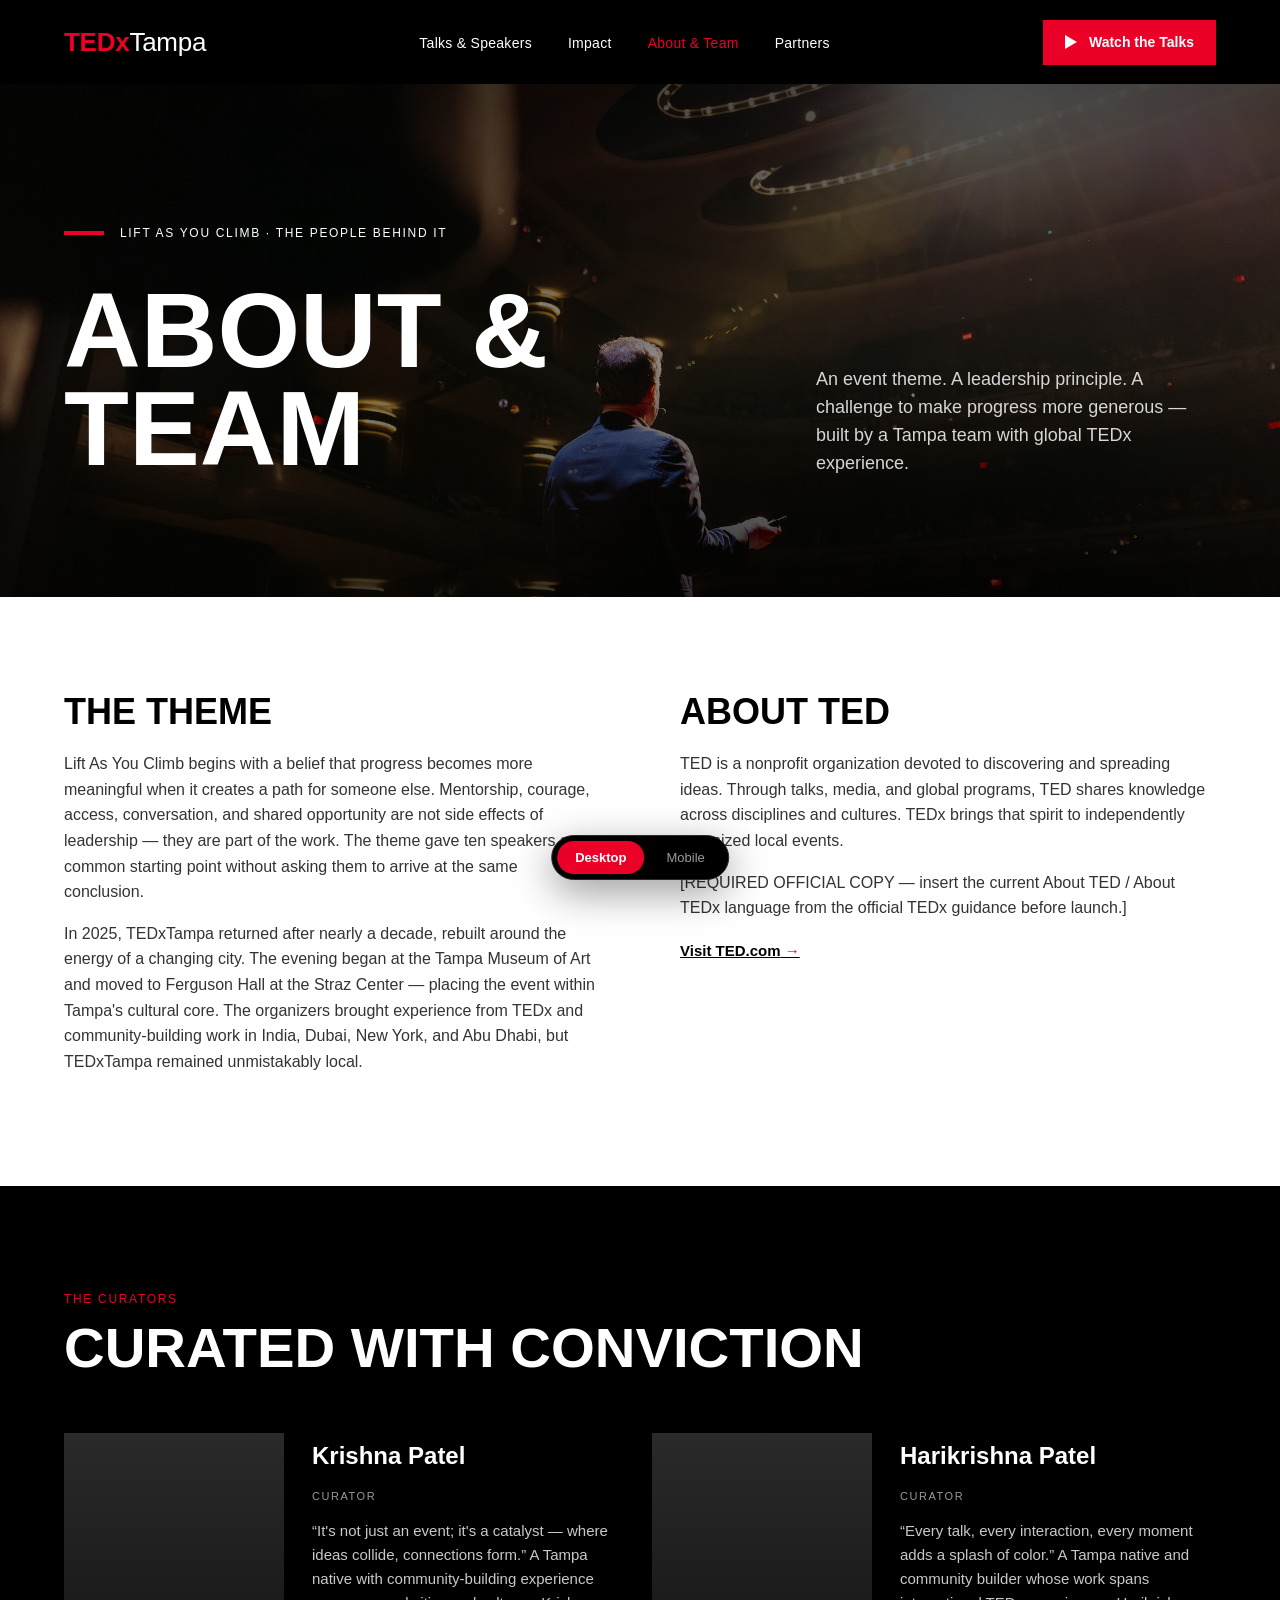
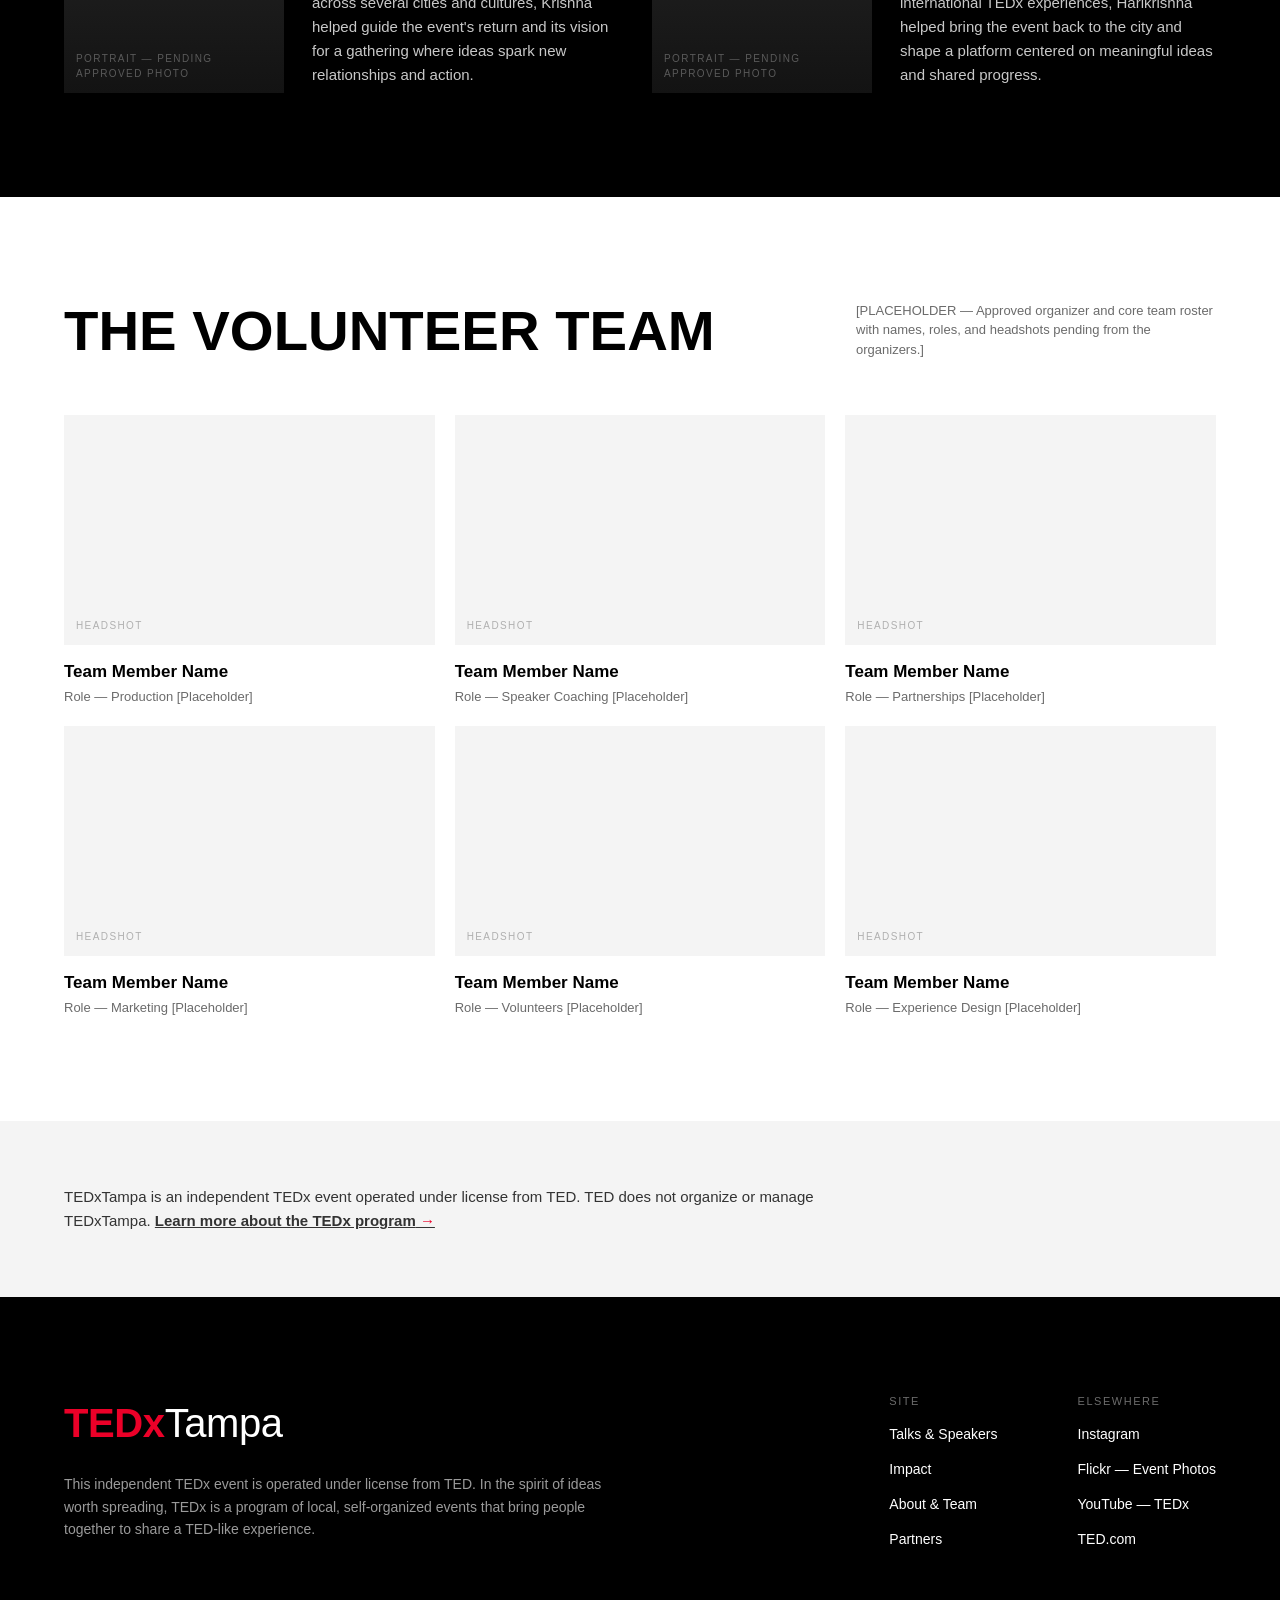
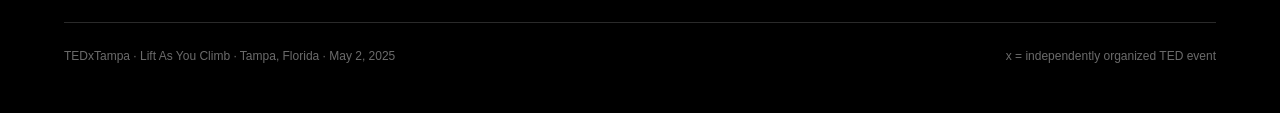
==== about.html @ 91ad69c8 "TEDxTampa post-event archive site Co-Authored-By: Claude Fable 5 <noreply@anthropic.com>" ====
<!DOCTYPE html>
<html lang="en">
<head>
<meta charset="UTF-8">
<meta name="viewport" content="width=device-width, initial-scale=1.0">
<title>About &amp; Team — TEDxTampa</title>
<meta name="description" content="Lift As You Climb: an event theme, a leadership principle, and the Tampa team that brought TEDx back to the city.">
<link rel="stylesheet" href="css/style.css">
<script src="js/main.js" defer></script>
</head>
<body>

<nav class="nav">
  <a class="logo" href="index.html"><b>TEDx</b><span>Tampa</span></a>
  <ul class="nav__links" id="navLinks">
    <span class="nav__brand"><b>TEDx</b><span>Tampa</span></span>
    <button class="nav__close" aria-label="Close menu" onclick="document.getElementById('navLinks').classList.remove('is-open')">&times;</button>
    <li class="nav__home"><a href="index.html">Home</a></li>
    <li><a href="talks.html">Talks &amp; Speakers</a></li>
    <li><a href="impact.html">Impact</a></li>
    <li><a href="about.html" aria-current="page">About &amp; Team</a></li>
    <li><a href="partners.html">Partners</a></li>
  </ul>
  <a class="btn btn--red" href="talks.html"><span class="play"></span>Watch the Talks</a>
  <button class="nav__burger" aria-label="Menu" onclick="document.getElementById('navLinks').classList.toggle('is-open')">
    <span></span><span></span>
  </button>
</nav>

<header class="page-hero page-hero--image">
  <p class="kicker label">Lift As You Climb · The People Behind It</p>
  <div class="page-hero__row">
    <h1 data-animate-lines class="display">About &amp;<br>Team</h1>
    <p class="page-hero__lede">An event theme. A leadership principle. A challenge to make progress more generous — built by a Tampa team with global TEDx experience.</p>
  </div>
</header>

<section class="cols">
  <div>
    <h2>The Theme</h2>
    <p>Lift As You Climb begins with a belief that progress becomes more meaningful when it creates a path for someone else. Mentorship, courage, access, conversation, and shared opportunity are not side effects of leadership — they are part of the work. The theme gave ten speakers a common starting point without asking them to arrive at the same conclusion.</p>
    <p>In 2025, TEDxTampa returned after nearly a decade, rebuilt around the energy of a changing city. The evening began at the Tampa Museum of Art and moved to Ferguson Hall at the Straz Center — placing the event within Tampa's cultural core. The organizers brought experience from TEDx and community-building work in India, Dubai, New York, and Abu Dhabi, but TEDxTampa remained unmistakably local.</p>
  </div>
  <div>
    <h2>About TED</h2>
    <p>TED is a nonprofit organization devoted to discovering and spreading ideas. Through talks, media, and global programs, TED shares knowledge across disciplines and cultures. TEDx brings that spirit to independently organized local events.</p>
    <p class="pending">[REQUIRED OFFICIAL COPY — insert the current About TED / About TEDx language from the official TEDx guidance before launch.]</p>
    <a class="link-arrow" href="https://www.ted.com/">Visit TED.com</a>
  </div>
</section>

<section class="section section--black">
  <div class="section__head">
    <div>
      <span class="label label--red">The Curators</span>
      <h2 data-animate-lines>Curated with conviction</h2>
    </div>
  </div>
  <div class="curators">
    <div class="curator">
      <div class="curator__photo"><span class="label">Portrait — pending approved photo</span></div>
      <div class="curator__info">
        <h3>Krishna Patel</h3>
        <span class="label">Curator</span>
        <p>&ldquo;It's not just an event; it's a catalyst — where ideas collide, connections form.&rdquo; A Tampa native with community-building experience across several cities and cultures, Krishna helped guide the event's return and its vision for a gathering where ideas spark new relationships and action.</p>
      </div>
    </div>
    <div class="curator">
      <div class="curator__photo"><span class="label">Portrait — pending approved photo</span></div>
      <div class="curator__info">
        <h3>Harikrishna Patel</h3>
        <span class="label">Curator</span>
        <p>&ldquo;Every talk, every interaction, every moment adds a splash of color.&rdquo; A Tampa native and community builder whose work spans international TEDx experiences, Harikrishna helped bring the event back to the city and shape a platform centered on meaningful ideas and shared progress.</p>
      </div>
    </div>
  </div>
</section>

<section class="section">
  <div class="section__head">
    <h2 data-animate-lines>The volunteer team</h2>
    <p class="pending" style="max-width:360px;">[PLACEHOLDER — Approved organizer and core team roster with names, roles, and headshots pending from the organizers.]</p>
  </div>
  <div class="team-grid">
    <div class="team-tile">
      <div class="team-tile__photo"><span class="label">Headshot</span></div>
      <h3>Team Member Name</h3>
      <p>Role — Production [Placeholder]</p>
    </div>
    <div class="team-tile">
      <div class="team-tile__photo"><span class="label">Headshot</span></div>
      <h3>Team Member Name</h3>
      <p>Role — Speaker Coaching [Placeholder]</p>
    </div>
    <div class="team-tile">
      <div class="team-tile__photo"><span class="label">Headshot</span></div>
      <h3>Team Member Name</h3>
      <p>Role — Partnerships [Placeholder]</p>
    </div>
    <div class="team-tile">
      <div class="team-tile__photo"><span class="label">Headshot</span></div>
      <h3>Team Member Name</h3>
      <p>Role — Marketing [Placeholder]</p>
    </div>
    <div class="team-tile">
      <div class="team-tile__photo"><span class="label">Headshot</span></div>
      <h3>Team Member Name</h3>
      <p>Role — Volunteers [Placeholder]</p>
    </div>
    <div class="team-tile">
      <div class="team-tile__photo"><span class="label">Headshot</span></div>
      <h3>Team Member Name</h3>
      <p>Role — Experience Design [Placeholder]</p>
    </div>
  </div>
</section>

<section class="section section--panel" style="padding-top:64px; padding-bottom:64px;">
  <p style="font-size:15px; line-height:1.6; color:#333; max-width:820px;">TEDxTampa is an independent TEDx event operated under license from TED. TED does not organize or manage TEDxTampa. <a class="link-arrow" href="https://www.ted.com/about/programs-initiatives/tedx-program">Learn more about the TEDx program</a></p>
</section>

<footer class="footer">
  <div class="footer__top">
    <div class="footer__brand">
      <a class="logo" href="index.html"><b>TEDx</b><span>Tampa</span></a>
      <p>This independent TEDx event is operated under license from TED. In the spirit of ideas worth spreading, TEDx is a program of local, self-organized events that bring people together to share a TED-like experience.</p>
    </div>
    <div class="footer__cols">
      <div class="footer__col">
        <span class="label">Site</span>
        <a href="talks.html">Talks &amp; Speakers</a>
        <a href="impact.html">Impact</a>
        <a href="about.html">About &amp; Team</a>
        <a href="partners.html">Partners</a>
      </div>
      <div class="footer__col">
        <span class="label">Elsewhere</span>
        <a href="https://www.instagram.com/tedxtampa/">Instagram</a>
        <a href="https://www.flickr.com/photos/tags/tedxtampa/">Flickr — Event Photos</a>
        <a href="https://www.youtube.com/@TEDx">YouTube — TEDx</a>
        <a href="https://www.ted.com/">TED.com</a>
      </div>
    </div>
  </div>
  <div class="footer__bottom">
    <span>TEDxTampa · Lift As You Climb · Tampa, Florida · May 2, 2025</span>
    <span>x = independently organized TED event</span>
  </div>
</footer>

</body>
</html>
---- css/style.css ----
/* ==========================================================================
   TEDxTampa — Lift As You Climb (post-event archive)
   Design source: Paper file "TEDxTampa" — tokens mirrored 1:1
   ========================================================================== */

:root {
  --color-white: #ffffff;
  --color-black: #000000;
  --color-photo: #1a1a1a;
  --color-panel: #f4f4f4;
  --color-muted: #6b6b6b;
  --color-line: #e2e2e2;
  --color-red: #eb0028;
  --color-red-tint: #ffd6dd;

  --font-sans: "Helvetica Neue", Helvetica, Arial, sans-serif;

  --tracking-tight: 0em; /* display tracking — set to 0 per design decision */
  --tracking-open: 0.14em;

  --gutter: 64px;
  --gutter-mobile: 20px;
}

* { margin: 0; padding: 0; box-sizing: border-box; }

html { scroll-behavior: smooth; }

body {
  font-family: var(--font-sans);
  font-size: 18px;
  line-height: 1.5;
  color: var(--color-black);
  background: var(--color-white);
}

img { display: block; max-width: 100%; }

a { color: inherit; text-decoration: none; }

/* ---------- Type ---------- */

.display {
  font-weight: 900;
  letter-spacing: var(--tracking-tight);
  text-transform: uppercase;
  line-height: 0.92;
}

.label {
  font-size: 12px;
  font-weight: 500;
  letter-spacing: var(--tracking-open);
  text-transform: uppercase;
}

.label--red { color: var(--color-red); }
.label--muted { color: var(--color-muted); }

.kicker {
  display: flex;
  align-items: center;
  gap: 16px;
}

.kicker::before {
  content: "";
  width: 40px;
  height: 4px;
  background: var(--color-red);
  flex-shrink: 0;
}

.kicker--black::before { background: var(--color-black); }

/* ---------- Buttons ---------- */

.btn {
  display: inline-flex;
  align-items: center;
  gap: 12px;
  padding: 18px 32px;
  font-size: 16px;
  font-weight: 700;
  cursor: pointer;
  border: none;
}

.btn {
  position: relative;
  overflow: hidden;
  transition: transform 0.15s ease;
}

.btn:hover { transform: scale(0.96); }
.btn:active { transform: scale(0.93); }

/* Sheen: a skewed streak of light sweeps across on hover */
.btn::after {
  content: "";
  position: absolute;
  top: -4px;
  bottom: -4px;
  left: -80%;
  width: 55%;
  background: linear-gradient(
    105deg,
    rgba(255, 255, 255, 0) 0%,
    rgba(255, 255, 255, 0.35) 50%,
    rgba(255, 255, 255, 0) 100%
  );
  transform: skewX(-20deg);
  opacity: 0;
  pointer-events: none;
}

.btn:hover::after { animation: btn-sheen 0.65s ease; }

@keyframes btn-sheen {
  0% { left: -80%; opacity: 1; }
  100% { left: 130%; opacity: 1; }
}

/* On light backgrounds a white streak is invisible — glint dark instead */
.btn--outline-dark::after {
  background: linear-gradient(
    105deg,
    rgba(0, 0, 0, 0) 0%,
    rgba(0, 0, 0, 0.1) 50%,
    rgba(0, 0, 0, 0) 100%
  );
}

.btn--red { background: var(--color-red); color: var(--color-white); }
.btn--black { background: var(--color-black); color: var(--color-white); }
.btn--outline {
  border: 1px solid #4a4a4a;
  color: var(--color-white);
  font-weight: 500;
}
.btn--small { padding: 12px 22px; font-size: 14px; }

.btn--outline-dark {
  border: 1px solid var(--color-black);
  color: var(--color-black);
  font-weight: 700;
  font-size: 13px;
  padding: 10px 20px;
}

.play {
  width: 0; height: 0;
  border-top: 7px solid transparent;
  border-bottom: 7px solid transparent;
  border-left: 12px solid currentColor;
  flex-shrink: 0;
}

/* ---------- Nav ---------- */

.nav {
  display: flex;
  align-items: center;
  justify-content: space-between;
  height: 84px;
  padding: 0 var(--gutter);
  background: var(--color-black);
  position: sticky;
  top: 0;
  z-index: 50;
}

.logo {
  font-size: 26px;
  letter-spacing: -0.01em;
  color: var(--color-white);
}

.logo b { color: var(--color-red); font-weight: 700; }
.logo span { font-weight: 400; }

.nav__links {
  display: flex;
  gap: 36px;
  list-style: none;
}

.nav__links a {
  font-size: 14px;
  font-weight: 500;
  letter-spacing: 0.02em;
  color: var(--color-white);
}

.nav__links a[aria-current="page"] { color: var(--color-red); }

.nav .btn { padding: 12px 22px; font-size: 14px; }

.nav__close, .nav__brand { display: none; }
.nav__home { display: none; } /* Home lives in the logo on desktop; shown in the mobile menu */

.nav__burger {
  display: none;
  background: none;
  border: none;
  cursor: pointer;
  flex-direction: column;
  gap: 5px;
}

.nav__burger span {
  display: block;
  width: 24px;
  height: 2px;
  background: var(--color-white);
}

/* ---------- Hero patterns ---------- */

.hero {
  background: var(--color-black);
  color: var(--color-white);
  padding: 96px var(--gutter) 88px;
  display: flex;
  flex-direction: column;
  gap: 48px;
}

.hero .label { color: var(--color-white); }

.hero__headline { font-size: clamp(64px, 10.4vw, 150px); }
.hero__headline .accent { color: var(--color-red); display: block; }

/* Headline entrance: lines rise out of clipped masks, staggered */
.hero__headline .line { display: block; overflow: hidden; padding-bottom: 0.04em; }

.hero__headline .line__inner {
  display: block;
  transform: translateY(115%);
  animation: line-rise 0.8s cubic-bezier(0.16, 1, 0.3, 1) forwards;
}

.hero__headline .line:nth-child(2) .line__inner { animation-delay: 0.18s; }

.line__inner--accent { color: var(--color-red); }

@keyframes line-rise {
  to { transform: translateY(0); }
}

/* Generic big-headline reveal: [data-animate-lines] elements get wrapped in
   masked lines by main.js, then rise in when scrolled into view */
[data-animate-lines] .line {
  display: block;
  overflow: hidden;
  padding-bottom: 0.08em;
  margin-bottom: -0.08em;
}

[data-animate-lines] .line__inner {
  display: block;
  transform: translateY(115%);
}

[data-animate-lines].is-inview .line__inner {
  animation: line-rise 0.8s cubic-bezier(0.16, 1, 0.3, 1) forwards;
}

[data-animate-lines].is-inview .line:nth-child(2) .line__inner { animation-delay: 0.15s; }
[data-animate-lines].is-inview .line:nth-child(3) .line__inner { animation-delay: 0.3s; }

@media (prefers-reduced-motion: reduce) {
  [data-animate-lines] .line__inner { transform: none; animation: none !important; }
}

/* Kicker leads, lede row follows the headline */
.hero .kicker {
  opacity: 0;
  animation: fade-up 0.6s ease 0.05s forwards;
}

.hero__bottom {
  opacity: 0;
  animation: fade-up 0.7s ease 0.55s forwards;
}

@keyframes fade-up {
  from { opacity: 0; transform: translateY(18px); }
  to { opacity: 1; transform: none; }
}

@media (prefers-reduced-motion: reduce) {
  .hero__headline .line__inner { transform: none; animation: none; }
  .hero .kicker, .hero__bottom { opacity: 1; animation: none; }
}

.hero__bottom {
  display: flex;
  align-items: flex-end;
  justify-content: space-between;
  gap: 40px;
  flex-wrap: wrap;
}

.hero__lede {
  font-size: 20px;
  line-height: 1.5;
  color: #b8b8b8;
  max-width: 520px;
}

.hero__ctas { display: flex; gap: 16px; }

/* Page hero (light) */
.page-hero {
  padding: 96px var(--gutter) 72px;
  border-bottom: 1px solid var(--color-black);
  display: flex;
  flex-direction: column;
  gap: 40px;
}

.page-hero__row {
  display: flex;
  align-items: flex-end;
  justify-content: space-between;
  gap: 40px;
  flex-wrap: wrap;
}

.page-hero h1 { font-size: clamp(56px, 8.3vw, 120px); }

.page-hero__lede {
  color: var(--color-muted);
  max-width: 400px;
  line-height: 1.55;
}

/* Image hero (About & Team) */
.page-hero--image {
  position: relative;
  background:
    linear-gradient(180deg, rgba(0, 0, 0, 0.72) 0%, rgba(0, 0, 0, 0.45) 55%, rgba(0, 0, 0, 0.78) 100%),
    url("../assets/speaker-facing-audience.jpg") center 30% / cover no-repeat;
  color: var(--color-white);
  border-bottom: none;
  padding-top: 140px;
  padding-bottom: 120px;
}

.page-hero--image .page-hero__lede { color: #d6d6d6; }
.page-hero--image .label { color: var(--color-white); }

/* Red hero (Impact) */
.page-hero--red {
  background: var(--color-red);
  color: var(--color-white);
  border-bottom: none;
}
.page-hero--red .page-hero__lede { color: var(--color-red-tint); }
.page-hero--red .label { color: var(--color-white); }

/* Black hero (Partners) */
.page-hero--black {
  background: var(--color-black);
  color: var(--color-white);
  border-bottom: none;
}
.page-hero--black .page-hero__lede { color: #b8b8b8; }
.page-hero--black .label { color: var(--color-white); }

/* ---------- Photo bands ---------- */

.photo-marquee { height: 320px; overflow: hidden; background: var(--color-black); }

.photo-marquee__track {
  display: flex;
  height: 100%;
  width: max-content;
  animation: marquee 60s linear infinite;
}

.photo-marquee__track img {
  height: 100%;
  width: auto;
  flex-shrink: 0;
}

.photo-marquee:hover .photo-marquee__track { animation-play-state: paused; }

@keyframes marquee {
  to { transform: translateX(-50%); }
}

@media (prefers-reduced-motion: reduce) {
  .photo-marquee__track { animation: none; }
}

.photo-band { display: flex; height: 320px; }
.photo-band img { flex: 1; width: 33.33%; height: 100%; object-fit: cover; }

.photo-band--single { height: 380px; }
.photo-band--single img { width: 100%; }

/* ---------- Stats ---------- */

.stats {
  display: grid;
  grid-template-columns: repeat(4, 1fr);
  padding: 72px var(--gutter);
  border-bottom: 1px solid var(--color-line);
  gap: 24px;
}

.stat__value {
  font-size: 92px;
  font-weight: 900;
  line-height: 0.95;
  letter-spacing: var(--tracking-tight);
}

.stat__value--red { color: var(--color-red); }

.stat .label { display: block; margin-top: 8px; color: var(--color-muted); font-size: 11px; }

.stat p { font-size: 15px; line-height: 1.45; color: #333; margin-top: 12px; }

/* ---------- Sections ---------- */

.section { padding: 104px var(--gutter); }
.section--panel { background: var(--color-panel); }
.section--black { background: var(--color-black); color: var(--color-white); }

.section__head {
  display: flex;
  align-items: flex-end;
  justify-content: space-between;
  gap: 24px;
  margin-bottom: 56px;
  flex-wrap: wrap;
}

.section__head h2 {
  font-size: clamp(36px, 4.4vw, 64px);
  font-weight: 900;
  letter-spacing: var(--tracking-tight);
  text-transform: uppercase;
  line-height: 1;
}

.section__head .label { margin-bottom: 12px; display: block; }

.link-more {
  font-size: 15px;
  font-weight: 500;
  text-decoration: underline;
  white-space: nowrap;
}

.link-arrow {
  font-weight: 700;
  font-size: 15px;
  text-decoration: underline;
}

.link-arrow::after {
  content: " →";
  color: var(--color-red);
  text-decoration: none;
}

/* ---------- Talk cards (Home) ---------- */

.talk-cards {
  display: grid;
  grid-template-columns: repeat(3, 1fr);
  gap: 24px;
}

.talk-card__thumb {
  position: relative;
  height: 240px;
  overflow: hidden;
  background: var(--color-photo);
}

.talk-card__thumb img {
  position: absolute;
  inset: 0;
  width: 100%;
  height: 100%;
  object-fit: cover;
}

.talk-card__play {
  position: absolute;
  top: 50%;
  left: 50%;
  transform: translate(-50%, -50%);
  width: 64px;
  height: 64px;
  border-radius: 999px;
  background: var(--color-red);
  display: flex;
  align-items: center;
  justify-content: center;
  color: var(--color-white);
}

.talk-card__meta { margin-top: 20px; display: flex; flex-direction: column; gap: 6px; }
.talk-card__meta .label { font-size: 11px; color: var(--color-muted); }
.talk-card__title { font-size: 22px; font-weight: 700; line-height: 1.27; }
.talk-card__speaker { font-size: 15px; color: var(--color-muted); }

/* ---------- Speaker tiles (Home) ---------- */

.speaker-tiles {
  display: grid;
  grid-template-columns: repeat(5, 1fr);
  gap: 20px;
}

.speaker-tile__photo {
  height: 280px;
  background: linear-gradient(180deg, #2a2a2a 0%, #131313 100%);
  overflow: hidden;
  display: flex;
  align-items: flex-end;
  padding: 12px;
}

.speaker-tile__photo img {
  width: 100%; height: 100%;
  object-fit: cover;
  margin: -12px; /* cancel placeholder padding when a photo is present */
  width: calc(100% + 24px);
  height: calc(100% + 24px);
  max-width: none;
}

.speaker-tile__photo .label { font-size: 10px; color: #5a5a5a; }

.speaker-tile h3 { font-size: 17px; font-weight: 700; margin-top: 16px; }
.speaker-tile p { font-size: 13px; line-height: 1.4; color: #9a9a9a; margin-top: 4px; }

/* ---------- Talk list (Talks page) ---------- */

.talk-row {
  display: flex;
  align-items: center;
  gap: 24px;
  padding: 28px var(--gutter);
  border-bottom: 1px solid var(--color-line);
}

.talk-row__num {
  width: 56px;
  flex-shrink: 0;
  font-weight: 900;
  font-size: 18px;
  color: var(--color-red);
}

.talk-row__who { width: 400px; flex-shrink: 0; }
.talk-row__who h3 { font-size: 24px; font-weight: 700; }
.talk-row__who p { font-size: 14px; color: var(--color-muted); margin-top: 2px; }

.talk-row__title { flex: 1; font-size: 17px; line-height: 1.4; color: #333; }

.talk-row__cat {
  width: 150px;
  flex-shrink: 0;
  font-size: 11px;
  font-weight: 500;
  letter-spacing: var(--tracking-open);
  color: var(--color-muted);
  text-transform: uppercase;
}

.talk-row .btn--outline-dark .play {
  border-left-color: var(--color-red);
  border-top-width: 5px;
  border-bottom-width: 5px;
  border-left-width: 9px;
}

/* ---------- Quote bands ---------- */

.quote {
  padding: 128px 160px;
  border-bottom: 1px solid var(--color-line);
  text-align: center;
  display: flex;
  flex-direction: column;
  align-items: center;
  gap: 32px;
}

.quote__mark { font-size: 64px; font-weight: 900; color: var(--color-red); line-height: 0.6; }
.quote blockquote { font-size: 40px; font-weight: 700; line-height: 1.3; letter-spacing: -0.01em; max-width: 1000px; }
.quote figcaption { font-size: 15px; color: var(--color-muted); }

.voice {
  background: var(--color-black);
  color: var(--color-white);
  padding: 112px 160px;
  display: flex;
  flex-direction: column;
  gap: 28px;
}

.voice blockquote { font-size: 34px; font-weight: 700; line-height: 1.35; letter-spacing: -0.01em; max-width: 1040px; }

.voice figcaption {
  display: flex;
  align-items: center;
  gap: 14px;
  font-size: 14px;
  color: #9a9a9a;
}

.voice figcaption::before {
  content: "";
  width: 32px;
  height: 3px;
  background: var(--color-red);
}

/* ---------- CTA bands ---------- */

.band {
  display: flex;
  align-items: center;
  justify-content: space-between;
  gap: 40px;
  padding: 72px var(--gutter);
  flex-wrap: wrap;
}

.band--red { background: var(--color-red); color: var(--color-white); }

.band h2 {
  font-size: clamp(32px, 3.4vw, 48px);
  font-weight: 900;
  letter-spacing: var(--tracking-tight);
  text-transform: uppercase;
  line-height: 1.05;
  max-width: 760px;
}

.band--center {
  flex-direction: column;
  text-align: center;
  padding: 104px var(--gutter);
  gap: 24px;
}

.band--center h2 { max-width: 1000px; font-size: clamp(36px, 3.9vw, 56px); }
.band--center .band__sub { font-size: 17px; color: var(--color-muted); }
.band--red .band__sub { color: var(--color-red-tint); max-width: 800px; line-height: 1.55; }

/* ---------- Story rows (Impact) ---------- */

.story {
  display: flex;
  align-items: center;
  gap: 72px;
  padding: 52px var(--gutter);
}

.story:first-of-type { padding-top: 104px; }

.story__photo {
  width: 620px;
  height: 420px;
  flex-shrink: 0;
  overflow: hidden;
}

.story__photo img { width: 100%; height: 100%; object-fit: cover; }

.story__copy { display: flex; flex-direction: column; gap: 20px; }

.story__copy h2 {
  font-size: clamp(30px, 3vw, 44px);
  font-weight: 900;
  letter-spacing: var(--tracking-tight);
  text-transform: uppercase;
  line-height: 1.05;
}

.story__copy p { font-size: 17px; line-height: 1.6; color: #333; }

/* ---------- Two-column text (About) ---------- */

.cols {
  display: grid;
  grid-template-columns: 1fr 1fr;
  gap: 80px;
  padding: 96px var(--gutter);
}

.cols h2 {
  font-size: 36px;
  font-weight: 900;
  letter-spacing: var(--tracking-tight);
  text-transform: uppercase;
  line-height: 1.05;
  margin-bottom: 20px;
}

.cols p { font-size: 16px; line-height: 1.6; color: #333; margin-bottom: 16px; }

/* ---------- Curators ---------- */

.curators {
  display: grid;
  grid-template-columns: 1fr 1fr;
  gap: 24px;
}

.curator { display: flex; gap: 28px; }

.curator__photo {
  width: 220px;
  height: 260px;
  flex-shrink: 0;
  background: linear-gradient(180deg, #2a2a2a 0%, #131313 100%);
  display: flex;
  align-items: flex-end;
  padding: 12px;
}

.curator__photo .label { font-size: 10px; color: #5a5a5a; }

.curator__info {
  display: flex;
  flex-direction: column;
  justify-content: center;
  gap: 14px;
}

.curator__info h3 { font-size: 24px; font-weight: 700; }
.curator__info .label { font-size: 11px; color: #9a9a9a; }
.curator__info p { font-size: 15px; line-height: 1.6; color: #c8c8c8; }

/* ---------- Team grid ---------- */

.team-grid {
  display: grid;
  grid-template-columns: repeat(3, 1fr);
  gap: 20px;
}

.team-tile__photo {
  height: 230px;
  background: var(--color-panel);
  display: flex;
  align-items: flex-end;
  padding: 12px;
}

.team-tile__photo .label { font-size: 10px; color: #b0b0b0; }
.team-tile h3 { font-size: 17px; font-weight: 700; margin-top: 14px; }
.team-tile p { font-size: 13px; color: var(--color-muted); margin-top: 2px; }

/* ---------- Partner tiers ---------- */

.tier { padding: 48px var(--gutter); }
.tier:first-of-type { padding-top: 96px; }
.tier:last-of-type { padding-bottom: 96px; }

.tier__head {
  display: flex;
  align-items: center;
  gap: 16px;
  margin-bottom: 32px;
}

.tier__head h2 {
  font-size: 32px;
  font-weight: 900;
  letter-spacing: var(--tracking-tight);
  text-transform: uppercase;
  flex-shrink: 0;
}

.tier__head h2.red { color: var(--color-red); }
.tier__head hr { flex: 1; border: none; border-top: 1px solid var(--color-line); }
.tier__head .label { flex-shrink: 0; color: var(--color-muted); }

.logo-grid { display: grid; gap: 20px; }
.logo-grid--3 { grid-template-columns: repeat(3, 1fr); }
.logo-grid--4 { grid-template-columns: repeat(4, 1fr); gap: 16px; }

.logo-tile {
  height: 180px;
  background: var(--color-panel);
  display: flex;
  align-items: center;
  justify-content: center;
  text-align: center;
  padding: 16px;
  font-weight: 700;
  font-size: 22px;
  color: #8a8a8a;
  text-transform: uppercase;
}

.logo-grid--4 .logo-tile { height: 120px; font-size: 15px; }

.chip-row { display: flex; flex-wrap: wrap; gap: 12px; }

.chip {
  padding: 20px 32px;
  border: 1px solid var(--color-line);
  font-size: 14px;
  font-weight: 500;
  color: var(--color-muted);
}

/* ---------- Footer ---------- */

.footer {
  background: var(--color-black);
  color: var(--color-white);
  padding: 96px var(--gutter) 48px;
  display: flex;
  flex-direction: column;
  gap: 72px;
}

.footer__top {
  display: flex;
  justify-content: space-between;
  gap: 60px;
  flex-wrap: wrap;
}

.footer__brand { max-width: 560px; display: flex; flex-direction: column; gap: 20px; }
.footer__brand .logo { font-size: 40px; }
.footer__brand p { font-size: 14px; line-height: 1.6; color: #9a9a9a; }

.footer__cols { display: flex; gap: 80px; }

.footer__col { display: flex; flex-direction: column; gap: 14px; }
.footer__col .label { font-size: 11px; color: var(--color-muted); }
.footer__col a { font-size: 14px; color: var(--color-white); }

.footer__bottom {
  display: flex;
  justify-content: space-between;
  gap: 16px;
  border-top: 1px solid #2a2a2a;
  padding-top: 24px;
  font-size: 12px;
  color: var(--color-muted);
  flex-wrap: wrap;
}

/* ---------- Scroll interactions ---------- */

/* Non-numeric stat ("Sold Out") fades up alongside the count-ups */
[data-reveal] {
  opacity: 0;
  transform: translateY(16px);
  transition: opacity 0.7s ease 0.5s, transform 0.7s ease 0.5s;
}

[data-reveal].is-revealed { opacity: 1; transform: none; }

/* Typewriter quote: invisible sizer reserves the final layout,
   the live layer types over it so nothing reflows */
[data-typewriter] { position: relative; }
[data-typewriter] .type-sizer { visibility: hidden; }
[data-typewriter] .type-live {
  position: absolute;
  inset: 0;
  text-align: inherit;
}

[data-typewriter].is-typing .type-live::after {
  content: "";
  display: inline-block;
  width: 3px;
  height: 0.9em;
  background: var(--color-red);
  margin-left: 4px;
  vertical-align: baseline;
  animation: caret-blink 0.7s steps(1) infinite;
}

@keyframes caret-blink { 50% { opacity: 0; } }

@media (prefers-reduced-motion: reduce) {
  .btn, [data-reveal] { transition: none; }
  .btn:hover::after { animation: none; }
}

/* ---------- Talk row hover peek + lightbox player ---------- */

.talk-row[data-video] { cursor: pointer; transition: background-color 0.2s ease; }
.talk-row[data-video]:hover { background-color: #fafafa; }
.talk-row[data-video]:hover .talk-row__num { transform: translateX(4px); }
.talk-row__num { transition: transform 0.2s ease; }

.video-peek {
  position: fixed;
  top: 0;
  left: 0;
  width: 320px;
  z-index: 90;
  pointer-events: none;
  opacity: 0;
  transform: scale(0.9);
  transform-origin: bottom left;
  transition: opacity 0.18s ease, transform 0.18s ease;
  box-shadow: 0 24px 60px rgba(0, 0, 0, 0.35);
  background: var(--color-black);
}

.video-peek.is-visible { opacity: 1; transform: scale(1); }

.video-peek__thumb {
  display: block;
  width: 100%;
  aspect-ratio: 16 / 9;
  object-fit: cover;
}

.video-peek__bar {
  display: flex;
  align-items: center;
  gap: 10px;
  padding: 10px 14px;
  background: var(--color-red);
  color: var(--color-white);
}

.video-peek__bar .play {
  border-top-width: 5px;
  border-bottom-width: 5px;
  border-left-width: 8px;
}

.video-peek__bar span:last-child {
  font-size: 12px;
  font-weight: 700;
  letter-spacing: 0.04em;
  text-transform: uppercase;
  white-space: nowrap;
  overflow: hidden;
  text-overflow: ellipsis;
}

/* Lightbox */
.lightbox {
  position: fixed;
  inset: 0;
  z-index: 100;
  display: none;
  align-items: center;
  justify-content: center;
  padding: 5vh 5vw;
  background: rgba(0, 0, 0, 0.88);
}

.lightbox.is-open { display: flex; }

.lightbox__frame {
  width: min(1080px, 100%);
  aspect-ratio: 16 / 9;
  background: var(--color-black);
}

.lightbox__frame iframe { width: 100%; height: 100%; border: 0; display: block; }

.lightbox__close {
  position: absolute;
  top: 24px;
  right: 24px;
  width: 48px;
  height: 48px;
  border: none;
  border-radius: 999px;
  background: var(--color-red);
  color: var(--color-white);
  font-size: 22px;
  font-weight: 700;
  line-height: 1;
  cursor: pointer;
  transition: transform 0.15s ease;
}

.lightbox__close:hover { transform: scale(0.92); }

@media (hover: none), (max-width: 860px) {
  .video-peek { display: none; }
}

/* ---------- Desktop / Mobile view toggle (demo tool) ---------- */

.view-toggle {
  position: fixed;
  bottom: 20px;
  left: 50%;
  transform: translateX(-50%);
  z-index: 95;
  display: flex;
  gap: 4px;
  padding: 5px;
  background: var(--color-black);
  border: 1px solid #2a2a2a;
  border-radius: 999px;
  box-shadow: 0 12px 40px rgba(0, 0, 0, 0.4);
}

.view-toggle button {
  border: none;
  background: none;
  color: #9a9a9a;
  font-family: var(--font-sans);
  font-size: 13px;
  font-weight: 500;
  padding: 9px 18px;
  border-radius: 999px;
  cursor: pointer;
  transition: background-color 0.15s ease, color 0.15s ease;
}

.view-toggle button.is-active {
  background: var(--color-red);
  color: var(--color-white);
  font-weight: 700;
}

.view-toggle button:not(.is-active):hover { color: var(--color-white); }

@media (max-width: 860px) {
  .view-toggle { display: none; }
}

/* ---------- Placeholder note ---------- */

.pending {
  font-size: 13px;
  line-height: 1.5;
  color: var(--color-muted);
}

/* ---------- Mid-width (small laptop / tablet) ---------- */

@media (max-width: 1200px) {
  .talk-row__who { width: 260px; }
  .talk-row__cat { display: none; }
  .story__photo { width: 46%; height: 340px; }
}

/* ==========================================================================
   Mobile — mirrors the 390px Paper artboards
   ========================================================================== */

@media (max-width: 860px) {
  :root { --gutter: var(--gutter-mobile); }

  body { font-size: 16px; }

  /* Nav */
  .nav { height: 64px; padding: 0 var(--gutter-mobile); }
  .logo { font-size: 20px; }
  .nav__links, .nav .btn { display: none; }
  .nav__burger { display: flex; }

  .nav__links.is-open {
    display: flex;
    flex-direction: column;
    justify-content: center;
    gap: 8px;
    position: fixed;
    inset: 0;
    background: var(--color-red);
    padding: 32px var(--gutter-mobile);
    z-index: 100;
    animation: menu-in 0.25s ease;
  }

  @keyframes menu-in {
    from { opacity: 0; transform: translateY(12px); }
    to { opacity: 1; transform: none; }
  }

  .nav__links.is-open .nav__home { display: block; }

  .nav__links.is-open a {
    font-size: 44px;
    font-weight: 900;
    letter-spacing: var(--tracking-tight);
    text-transform: uppercase;
    line-height: 1.35;
    color: var(--color-white);
  }

  .nav__links.is-open a[aria-current="page"] { color: var(--color-black); }

  .nav__links.is-open .nav__close {
    display: flex;
    align-items: center;
    justify-content: center;
    position: absolute;
    top: 16px;
    right: 16px;
    width: 48px;
    height: 48px;
    border: none;
    border-radius: 999px;
    background: var(--color-black);
    color: var(--color-white);
    font-size: 22px;
    font-weight: 700;
    line-height: 1;
    cursor: pointer;
  }

  .nav__links.is-open .nav__brand {
    display: block;
    position: absolute;
    top: 26px;
    left: var(--gutter-mobile);
    font-size: 20px;
    font-weight: 700;
    text-transform: none;
    letter-spacing: 0;
    line-height: 1;
    color: var(--color-white);
  }

  .nav__links.is-open .nav__brand b { color: var(--color-black); font-weight: 700; }
  .nav__links.is-open .nav__brand span { font-weight: 400; }

  /* Heroes */
  .hero { padding: 48px var(--gutter-mobile) 40px; gap: 28px; }
  .hero__headline { font-size: 64px; }
  .hero__lede { font-size: 16px; }
  .hero__ctas { flex-direction: column; width: 100%; }
  .hero__ctas .btn { width: 100%; justify-content: center; padding: 16px; font-size: 15px; }

  .page-hero { padding: 40px var(--gutter-mobile) 32px; gap: 16px; }
  .page-hero h1 { font-size: 56px; }
  .page-hero__lede { font-size: 15px; }

  /* Bands & photos */
  .photo-band { height: 220px; }
  .photo-marquee { height: 220px; }
  .photo-band img:nth-child(n+2) { display: none; } /* single photo on mobile */
  .photo-band img { width: 100%; }

  .stats { grid-template-columns: 1fr 1fr; padding: 32px var(--gutter-mobile); gap: 20px; }
  .stat__value { font-size: 52px; }
  .stat .label { font-size: 9px; letter-spacing: 0.1em; }
  .stat p { display: none; }

  .section { padding: 48px var(--gutter-mobile); }
  .section__head { margin-bottom: 24px; }
  .section__head h2 { font-size: 36px; }
  .section__head .btn { width: 100%; justify-content: center; }

  .talk-cards { grid-template-columns: 1fr; gap: 32px; }
  .talk-card__thumb { height: 190px; }
  .talk-card__title { font-size: 19px; }

  .speaker-tiles { grid-template-columns: 1fr; gap: 32px; }
  .speaker-tile__photo { width: 100%; height: 260px; padding: 0; }
  .speaker-tile__photo .label { display: none; }
  .speaker-tile h3 { margin-top: 14px; font-size: 19px; }
  .speaker-tile p { font-size: 14px; margin-top: 4px; }

  .talk-row { padding: 18px var(--gutter-mobile); gap: 14px; flex-wrap: wrap; }
  .talk-row__num { width: 28px; font-size: 14px; }
  .talk-row__who { width: auto; flex: 1; }
  .talk-row__who h3 { font-size: 17px; }
  .talk-row__title { flex-basis: 100%; order: 4; font-size: 13px; color: var(--color-muted); padding-left: 42px; }
  .talk-row__cat { display: none; }
  .talk-row .btn--outline-dark { border-radius: 999px; width: 40px; height: 40px; padding: 0; justify-content: center; }
  .talk-row .btn--outline-dark .btn-text { display: none; }

  .quote { padding: 64px var(--gutter-mobile); gap: 20px; }
  .quote blockquote { font-size: 24px; }

  .voice { padding: 48px var(--gutter-mobile); gap: 16px; }
  .voice blockquote { font-size: 20px; }

  .band { padding: 40px var(--gutter-mobile); }
  .band .btn { width: 100%; justify-content: center; }
  .band--center { padding: 48px var(--gutter-mobile); }

  .story { flex-direction: column; align-items: stretch; gap: 16px; padding: 20px var(--gutter-mobile); }
  .story:first-of-type { padding-top: 40px; }
  .story__photo { width: 100%; height: 220px; }
  .story--flip { flex-direction: column; } /* photo stays on top on mobile */

  .cols { grid-template-columns: 1fr; gap: 40px; padding: 40px var(--gutter-mobile); }
  .cols h2 { font-size: 26px; }
  .cols p { font-size: 15px; }

  .curators { grid-template-columns: 1fr; gap: 28px; }
  .curator { flex-direction: column; gap: 14px; }
  .curator__photo { width: 100%; height: 200px; }

  .team-grid { grid-template-columns: 1fr 1fr; gap: 14px; }
  .team-tile__photo { height: 120px; }
  .team-tile h3 { font-size: 14px; margin-top: 8px; }
  .team-tile p { font-size: 11px; }

  .tier { padding: 20px var(--gutter-mobile); }
  .tier:first-of-type { padding-top: 40px; }
  .tier:last-of-type { padding-bottom: 40px; }
  .tier__head h2 { font-size: 22px; }
  .tier__head .label { display: none; }

  .logo-grid--3 { grid-template-columns: 1fr; gap: 10px; }
  .logo-grid--3 .logo-tile { height: 96px; font-size: 15px; }
  .logo-grid--4 { grid-template-columns: 1fr 1fr; gap: 10px; }
  .logo-grid--4 .logo-tile { height: 76px; font-size: 11px; }

  .chip { padding: 12px 16px; font-size: 12px; }

  .footer { padding: 40px var(--gutter-mobile) 32px; gap: 24px; }
  .footer__brand .logo { font-size: 24px; }
  .footer__cols { flex-direction: row; gap: 40px; flex-wrap: wrap; }
  .footer__bottom { font-size: 11px; }
}
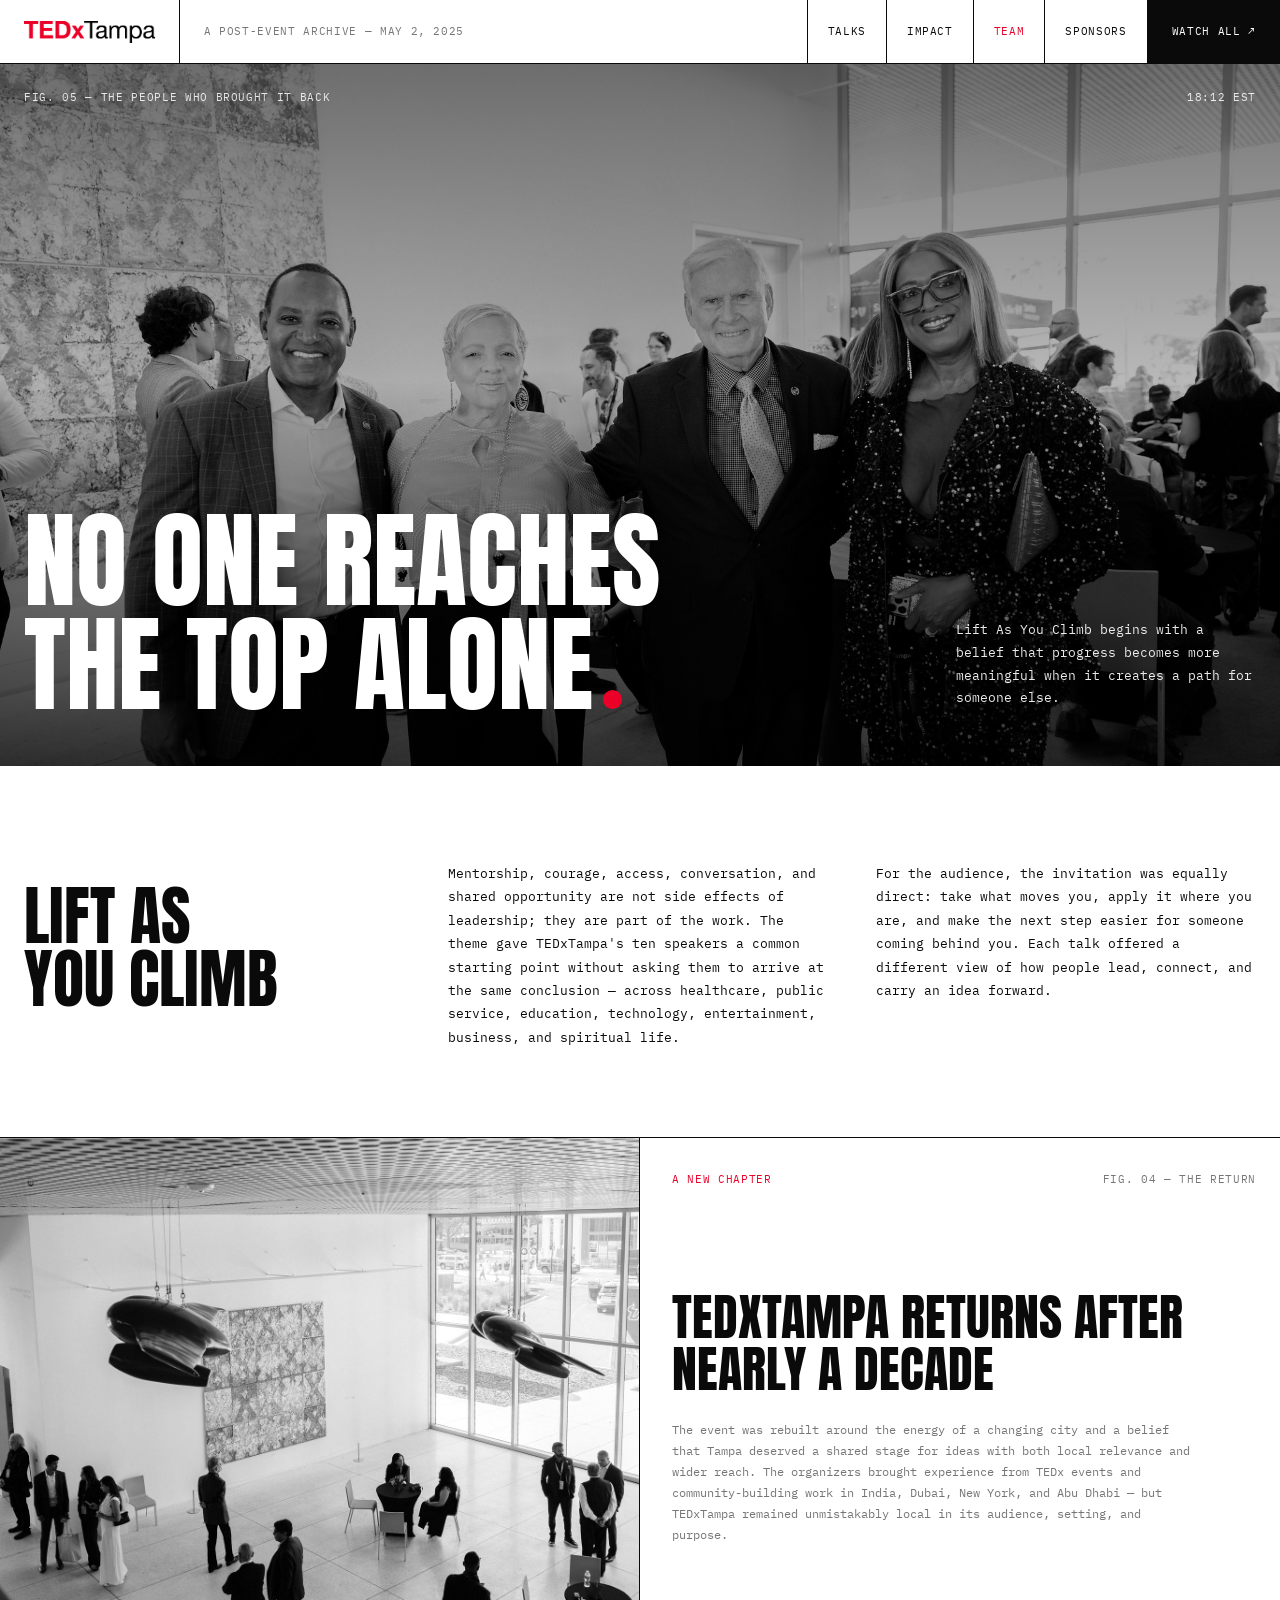
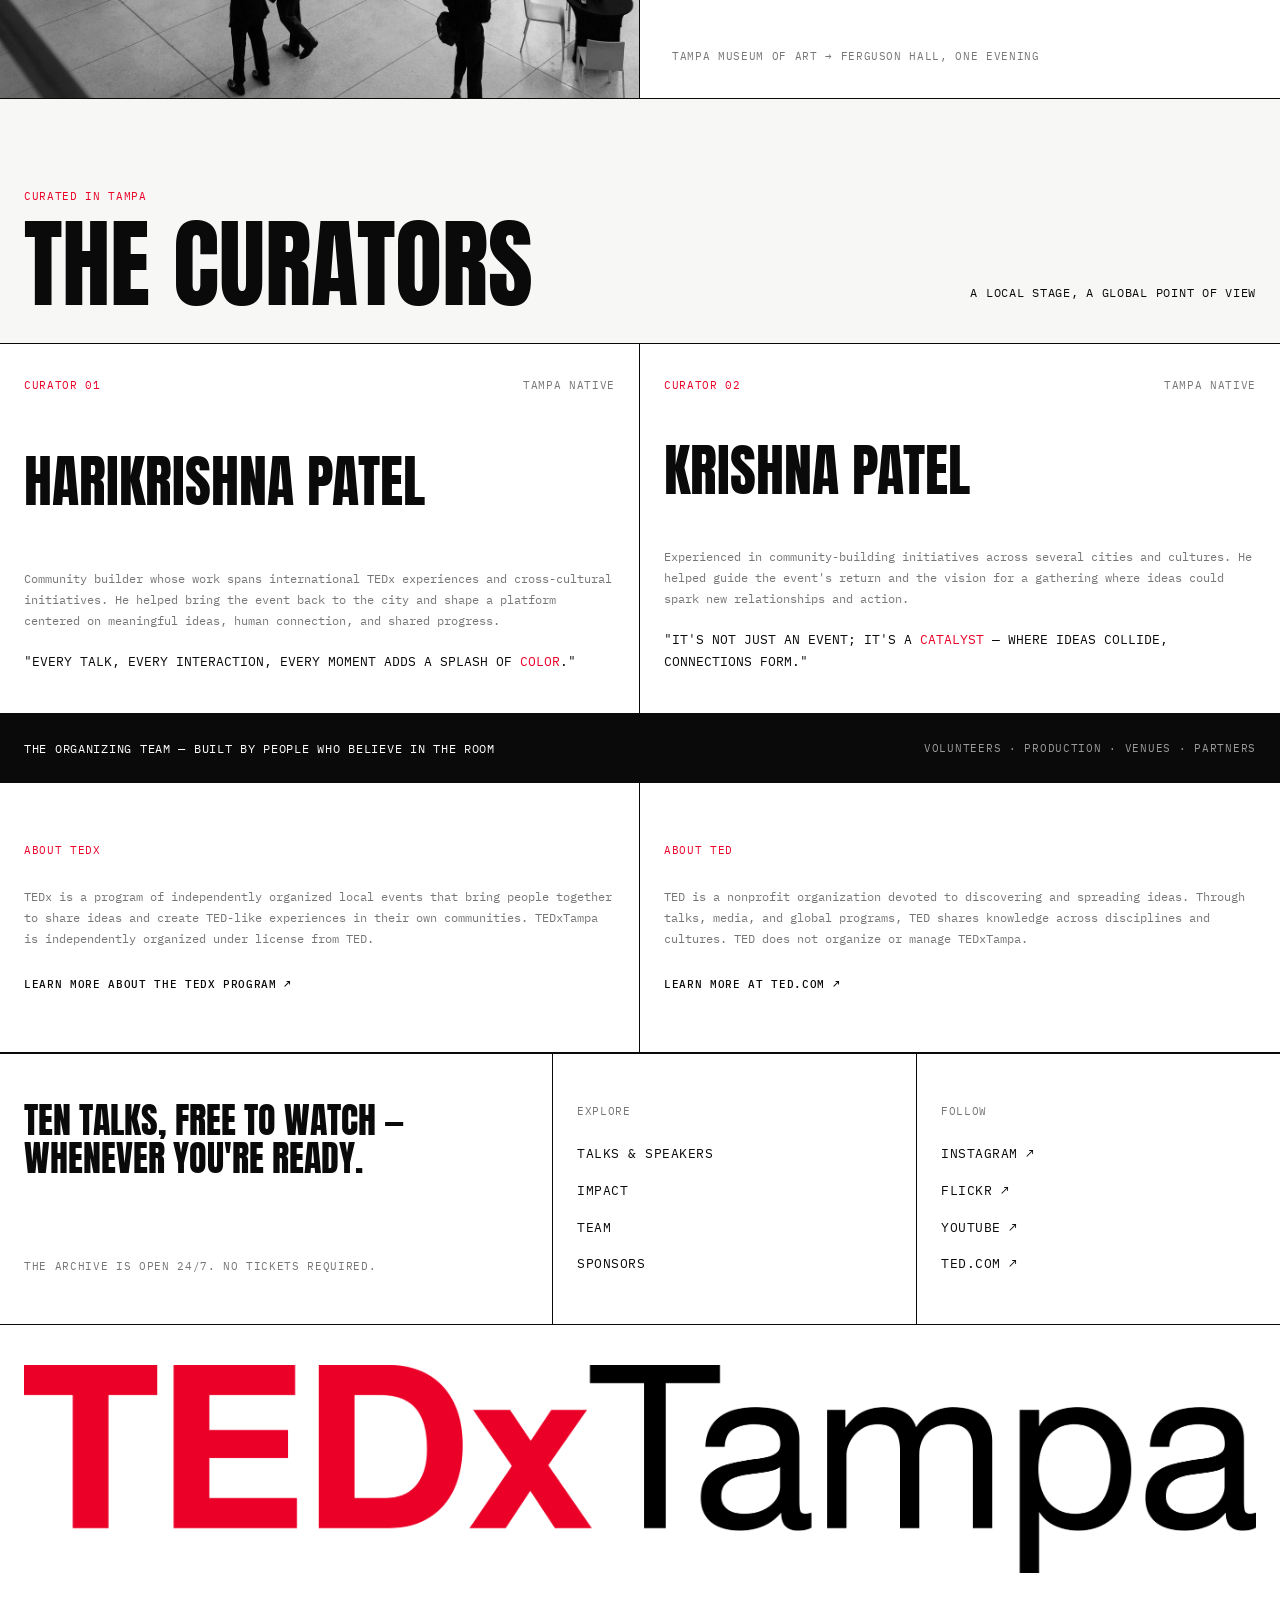
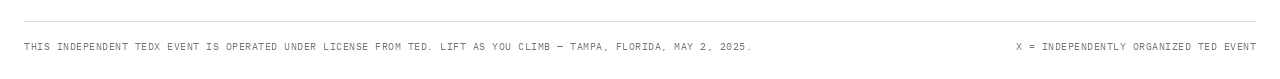
==== commit 3a931958: "Exhibition redesign: Swiss poster system, animations, all five pages Complete visual rebuild around " ====
--- a/about.html
+++ b/about.html
@@ -4,147 +4,166 @@
 <meta charset="UTF-8">
 <meta name="viewport" content="width=device-width, initial-scale=1.0">
 <title>About &amp; Team — TEDxTampa</title>
-<meta name="description" content="Lift As You Climb: an event theme, a leadership principle, and the Tampa team that brought TEDx back to the city.">
+<meta name="description" content="Lift As You Climb: an event theme, a leadership principle, a challenge to make progress more generous. Meet the curators of TEDxTampa.">
+<link rel="preconnect" href="https://fonts.googleapis.com">
+<link rel="preconnect" href="https://fonts.gstatic.com" crossorigin>
+<link href="https://fonts.googleapis.com/css2?family=Anton&family=IBM+Plex+Mono:wght@400;500&display=swap" rel="stylesheet">
 <link rel="stylesheet" href="css/style.css">
 <script src="js/main.js" defer></script>
 </head>
-<body>
+<body class="is-loading">
 
-<nav class="nav">
-  <a class="logo" href="index.html"><b>TEDx</b><span>Tampa</span></a>
-  <ul class="nav__links" id="navLinks">
-    <span class="nav__brand"><b>TEDx</b><span>Tampa</span></span>
-    <button class="nav__close" aria-label="Close menu" onclick="document.getElementById('navLinks').classList.remove('is-open')">&times;</button>
-    <li class="nav__home"><a href="index.html">Home</a></li>
-    <li><a href="talks.html">Talks &amp; Speakers</a></li>
-    <li><a href="impact.html">Impact</a></li>
-    <li><a href="about.html" aria-current="page">About &amp; Team</a></li>
-    <li><a href="partners.html">Partners</a></li>
-  </ul>
-  <a class="btn btn--red" href="talks.html"><span class="play"></span>Watch the Talks</a>
-  <button class="nav__burger" aria-label="Menu" onclick="document.getElementById('navLinks').classList.toggle('is-open')">
-    <span></span><span></span>
-  </button>
+<div class="loader" id="loader" aria-hidden="true">
+  <div class="loader__top"><span>TEDX—TPA</span><span>A POST-EVENT ARCHIVE</span></div>
+  <div class="loader__mid">
+    <h1 class="loader__title">
+      <span class="line"><span>The</span></span>
+      <span class="line"><span>Team</span></span>
+    </h1>
+    <span class="loader__dot"></span>
+  </div>
+  <div class="loader__bottom"><span class="loader__count" id="loaderCount">PLATE 00 / 10</span><span>TAMPA, FLORIDA</span></div>
+</div>
+
+<header class="site-header">
+  <a class="site-header__logo" href="index.html" aria-label="TEDxTampa home">
+    <img src="assets/logo-onlight.png" alt="TEDxTampa">
+  </a>
+  <span class="site-header__tag mono-label">A POST-EVENT ARCHIVE — MAY 2, 2025</span>
+  <nav class="site-header__nav" aria-label="Primary">
+    <a href="talks.html">Talks</a>
+    <a href="impact.html">Impact</a>
+    <a href="about.html" class="is-active">Team</a>
+    <a href="partners.html">Sponsors</a>
+    <a class="site-header__cta" href="talks.html">Watch All ↗</a>
+  </nav>
+  <button class="site-header__burger" id="burger" aria-label="Menu">MENU</button>
+</header>
+<nav class="mobile-nav" id="mobileNav" aria-label="Mobile">
+  <a href="talks.html">Talks &amp; Speakers</a>
+  <a href="impact.html">Impact</a>
+  <a href="about.html" class="is-active">Team</a>
+  <a href="partners.html">Sponsors</a>
 </nav>
 
-<header class="page-hero page-hero--image">
-  <p class="kicker label">Lift As You Climb · The People Behind It</p>
-  <div class="page-hero__row">
-    <h1 data-animate-lines class="display">About &amp;<br>Team</h1>
-    <p class="page-hero__lede">An event theme. A leadership principle. A challenge to make progress more generous — built by a Tampa team with global TEDx experience.</p>
-  </div>
-</header>
-
-<section class="cols">
-  <div>
-    <h2>The Theme</h2>
-    <p>Lift As You Climb begins with a belief that progress becomes more meaningful when it creates a path for someone else. Mentorship, courage, access, conversation, and shared opportunity are not side effects of leadership — they are part of the work. The theme gave ten speakers a common starting point without asking them to arrive at the same conclusion.</p>
-    <p>In 2025, TEDxTampa returned after nearly a decade, rebuilt around the energy of a changing city. The evening began at the Tampa Museum of Art and moved to Ferguson Hall at the Straz Center — placing the event within Tampa's cultural core. The organizers brought experience from TEDx and community-building work in India, Dubai, New York, and Abu Dhabi, but TEDxTampa remained unmistakably local.</p>
-  </div>
-  <div>
-    <h2>About TED</h2>
-    <p>TED is a nonprofit organization devoted to discovering and spreading ideas. Through talks, media, and global programs, TED shares knowledge across disciplines and cultures. TEDx brings that spirit to independently organized local events.</p>
-    <p class="pending">[REQUIRED OFFICIAL COPY — insert the current About TED / About TEDx language from the official TEDx guidance before launch.]</p>
-    <a class="link-arrow" href="https://www.ted.com/">Visit TED.com</a>
-  </div>
-</section>
-
-<section class="section section--black">
-  <div class="section__head">
-    <div>
-      <span class="label label--red">The Curators</span>
-      <h2 data-animate-lines>Curated with conviction</h2>
+<!-- SPLASH HERO -->
+<section class="hero-splash hero-splash--bright" style="background-image:url('assets/museum-group-bw.jpg'); background-position:center 30%;">
+  <div class="hero-splash__scrim">
+    <div class="hero-splash__meta">
+      <span data-reveal>Fig. 05 — The People Who Brought It Back</span>
+      <span data-reveal>18:12 EST</span>
     </div>
-  </div>
-  <div class="curators">
-    <div class="curator">
-      <div class="curator__photo"><span class="label">Portrait — pending approved photo</span></div>
-      <div class="curator__info">
-        <h3>Krishna Patel</h3>
-        <span class="label">Curator</span>
-        <p>&ldquo;It's not just an event; it's a catalyst — where ideas collide, connections form.&rdquo; A Tampa native with community-building experience across several cities and cultures, Krishna helped guide the event's return and its vision for a gathering where ideas spark new relationships and action.</p>
-      </div>
-    </div>
-    <div class="curator">
-      <div class="curator__photo"><span class="label">Portrait — pending approved photo</span></div>
-      <div class="curator__info">
-        <h3>Harikrishna Patel</h3>
-        <span class="label">Curator</span>
-        <p>&ldquo;Every talk, every interaction, every moment adds a splash of color.&rdquo; A Tampa native and community builder whose work spans international TEDx experiences, Harikrishna helped bring the event back to the city and shape a platform centered on meaningful ideas and shared progress.</p>
-      </div>
+    <div class="hero-splash__bottom">
+      <h1 class="hero-splash__title reveal-lines">
+        <span class="line"><span>No one reaches</span></span>
+        <span class="line"><span>the top alone<span class="hero__dot hero__dot--splash"></span></span></span>
+      </h1>
+      <p class="hero-splash__lede" data-reveal>Lift As You Climb begins with a belief that progress becomes more meaningful when it creates a path for someone else.</p>
     </div>
   </div>
 </section>
 
-<section class="section">
-  <div class="section__head">
-    <h2 data-animate-lines>The volunteer team</h2>
-    <p class="pending" style="max-width:360px;">[PLACEHOLDER — Approved organizer and core team roster with names, roles, and headshots pending from the organizers.]</p>
+<!-- THE THEME -->
+<section class="text-cols">
+  <div class="text-cols__head">
+    <span class="kicker mono-label mono-label--red" data-reveal>Wall Text — The Theme</span>
+    <h2 class="reveal-lines"><span class="line"><span>Lift as</span></span><span class="line"><span>you climb</span></span></h2>
   </div>
-  <div class="team-grid">
-    <div class="team-tile">
-      <div class="team-tile__photo"><span class="label">Headshot</span></div>
-      <h3>Team Member Name</h3>
-      <p>Role — Production [Placeholder]</p>
-    </div>
-    <div class="team-tile">
-      <div class="team-tile__photo"><span class="label">Headshot</span></div>
-      <h3>Team Member Name</h3>
-      <p>Role — Speaker Coaching [Placeholder]</p>
-    </div>
-    <div class="team-tile">
-      <div class="team-tile__photo"><span class="label">Headshot</span></div>
-      <h3>Team Member Name</h3>
-      <p>Role — Partnerships [Placeholder]</p>
-    </div>
-    <div class="team-tile">
-      <div class="team-tile__photo"><span class="label">Headshot</span></div>
-      <h3>Team Member Name</h3>
-      <p>Role — Marketing [Placeholder]</p>
-    </div>
-    <div class="team-tile">
-      <div class="team-tile__photo"><span class="label">Headshot</span></div>
-      <h3>Team Member Name</h3>
-      <p>Role — Volunteers [Placeholder]</p>
-    </div>
-    <div class="team-tile">
-      <div class="team-tile__photo"><span class="label">Headshot</span></div>
-      <h3>Team Member Name</h3>
-      <p>Role — Experience Design [Placeholder]</p>
-    </div>
+  <div class="text-cols__body">
+    <p data-reveal>Mentorship, courage, access, conversation, and shared opportunity are not side effects of leadership; they are part of the work. The theme gave TEDxTampa's ten speakers a common starting point without asking them to arrive at the same conclusion — across healthcare, public service, education, technology, entertainment, business, and spiritual life.</p>
+    <p data-reveal="2">For the audience, the invitation was equally direct: take what moves you, apply it where you are, and make the next step easier for someone coming behind you. Each talk offered a different view of how people lead, connect, and carry an idea forward.</p>
   </div>
 </section>
 
-<section class="section section--panel" style="padding-top:64px; padding-bottom:64px;">
-  <p style="font-size:15px; line-height:1.6; color:#333; max-width:820px;">TEDxTampa is an independent TEDx event operated under license from TED. TED does not organize or manage TEDxTampa. <a class="link-arrow" href="https://www.ted.com/about/programs-initiatives/tedx-program">Learn more about the TEDx program</a></p>
+<!-- THE RETURN -->
+<section class="plate-spread" style="border-bottom:1px solid var(--ink);">
+  <div class="plate-photo" data-clip>
+    <img src="assets/museum-lobby.jpg" alt="Guests gathering in the Tampa Museum of Art lobby" loading="lazy">
+  </div>
+  <div class="plate-body">
+    <div class="plate-meta"><span class="no">A New Chapter</span><span class="dur">Fig. 04 — The Return</span></div>
+    <div>
+      <h3 class="plate-title" data-reveal>TEDxTampa returns after nearly a decade</h3>
+      <p style="margin-top:24px; max-width:520px; color:var(--muted); font-size:12px;" data-reveal="2">The event was rebuilt around the energy of a changing city and a belief that Tampa deserved a shared stage for ideas with both local relevance and wider reach. The organizers brought experience from TEDx events and community-building work in India, Dubai, New York, and Abu Dhabi — but TEDxTampa remained unmistakably local in its audience, setting, and purpose.</p>
+    </div>
+    <span class="mono-label" data-reveal="3">Tampa Museum of Art → Ferguson Hall, One Evening</span>
+  </div>
 </section>
 
-<footer class="footer">
-  <div class="footer__top">
-    <div class="footer__brand">
-      <a class="logo" href="index.html"><b>TEDx</b><span>Tampa</span></a>
-      <p>This independent TEDx event is operated under license from TED. In the spirit of ideas worth spreading, TEDx is a program of local, self-organized events that bring people together to share a TED-like experience.</p>
+<!-- THE CURATORS -->
+<section class="name-wall-section">
+  <div class="section-head">
+    <div>
+      <span class="section-head__kicker mono-label mono-label--red" data-reveal>Curated in Tampa</span>
+      <h2 class="reveal-lines"><span class="line"><span>The Curators</span></span></h2>
     </div>
-    <div class="footer__cols">
-      <div class="footer__col">
-        <span class="label">Site</span>
-        <a href="talks.html">Talks &amp; Speakers</a>
-        <a href="impact.html">Impact</a>
-        <a href="about.html">About &amp; Team</a>
-        <a href="partners.html">Partners</a>
+    <span class="section-head__link" data-reveal>A Local Stage, A Global Point of View</span>
+  </div>
+  <div class="curator-grid">
+    <div class="curator" data-reveal>
+      <div class="plate-meta"><span class="no">Curator 01</span><span class="dur">Tampa Native</span></div>
+      <h3>Harikrishna Patel</h3>
+      <div>
+        <p class="bio">Community builder whose work spans international TEDx experiences and cross-cultural initiatives. He helped bring the event back to the city and shape a platform centered on meaningful ideas, human connection, and shared progress.</p>
+        <p class="quote">"Every talk, every interaction, every moment adds a splash of <span class="red">color</span>."</p>
       </div>
-      <div class="footer__col">
-        <span class="label">Elsewhere</span>
-        <a href="https://www.instagram.com/tedxtampa/">Instagram</a>
-        <a href="https://www.flickr.com/photos/tags/tedxtampa/">Flickr — Event Photos</a>
-        <a href="https://www.youtube.com/@TEDx">YouTube — TEDx</a>
-        <a href="https://www.ted.com/">TED.com</a>
+    </div>
+    <div class="curator" data-reveal="2">
+      <div class="plate-meta"><span class="no">Curator 02</span><span class="dur">Tampa Native</span></div>
+      <h3>Krishna Patel</h3>
+      <div>
+        <p class="bio">Experienced in community-building initiatives across several cities and cultures. He helped guide the event's return and the vision for a gathering where ideas could spark new relationships and action.</p>
+        <p class="quote">"It's not just an event; it's a <span class="red">catalyst</span> — where ideas collide, connections form."</p>
       </div>
     </div>
   </div>
-  <div class="footer__bottom">
-    <span>TEDxTampa · Lift As You Climb · Tampa, Florida · May 2, 2025</span>
-    <span>x = independently organized TED event</span>
+  <div class="slim-band">
+    <span>The Organizing Team — Built by people who believe in the room</span>
+    <span class="right">Volunteers · Production · Venues · Partners</span>
+  </div>
+</section>
+
+<!-- ABOUT TEDx / TED -->
+<div class="legal-duo">
+  <section>
+    <span class="mono-label mono-label--red">About TEDx</span>
+    <p>TEDx is a program of independently organized local events that bring people together to share ideas and create TED-like experiences in their own communities. TEDxTampa is independently organized under license from TED.</p>
+    <a href="https://www.ted.com/about/programs-initiatives/tedx-program" target="_blank" rel="noopener">Learn more about the TEDx program ↗</a>
+  </section>
+  <section>
+    <span class="mono-label mono-label--red">About TED</span>
+    <p>TED is a nonprofit organization devoted to discovering and spreading ideas. Through talks, media, and global programs, TED shares knowledge across disciplines and cultures. TED does not organize or manage TEDxTampa.</p>
+    <a href="https://www.ted.com/" target="_blank" rel="noopener">Learn more at TED.com ↗</a>
+  </section>
+</div>
+
+<footer class="site-footer">
+  <div class="footer-grid">
+    <div class="footer-grid__statement">
+      <h2>Ten talks, free to watch — whenever you're ready.</h2>
+      <span class="mono-label">The archive is open 24/7. No tickets required.</span>
+    </div>
+    <div class="footer-grid__col">
+      <span class="head mono-label">Explore</span>
+      <a href="talks.html">Talks &amp; Speakers</a>
+      <a href="impact.html">Impact</a>
+      <a href="about.html">Team</a>
+      <a href="partners.html">Sponsors</a>
+    </div>
+    <div class="footer-grid__col">
+      <span class="head mono-label">Follow</span>
+      <a href="https://www.instagram.com/tedxtampa/" target="_blank" rel="noopener">Instagram ↗</a>
+      <a href="https://www.flickr.com/photos/tags/tedxtampa/" target="_blank" rel="noopener">Flickr ↗</a>
+      <a href="https://www.youtube.com/@TEDx" target="_blank" rel="noopener">YouTube ↗</a>
+      <a href="https://www.ted.com/" target="_blank" rel="noopener">TED.com ↗</a>
+    </div>
+  </div>
+  <div class="footer-logo" data-reveal>
+    <img src="assets/logo-onlight.png" alt="TEDxTampa" loading="lazy">
+  </div>
+  <div class="footer-legal">
+    <span>This independent TEDx event is operated under license from TED. Lift As You Climb — Tampa, Florida, May 2, 2025.</span>
+    <span>X = Independently Organized TED Event</span>
   </div>
 </footer>
 
--- a/css/style.css
+++ b/css/style.css
@@ -1,25 +1,24 @@
 /* ==========================================================================
-   TEDxTampa — Lift As You Climb (post-event archive)
-   Design source: Paper file "TEDxTampa" — tokens mirrored 1:1
+   TEDxTampa — "The Exhibition"
+   Swiss / brutalist gallery system.
+   Anton (display) · IBM Plex Mono (metadata) · #EB0028 as the only color.
    ========================================================================== */
 
 :root {
-  --color-white: #ffffff;
-  --color-black: #000000;
-  --color-photo: #1a1a1a;
-  --color-panel: #f4f4f4;
-  --color-muted: #6b6b6b;
-  --color-line: #e2e2e2;
-  --color-red: #eb0028;
-  --color-red-tint: #ffd6dd;
-
-  --font-sans: "Helvetica Neue", Helvetica, Arial, sans-serif;
-
-  --tracking-tight: 0em; /* display tracking — set to 0 per design decision */
-  --tracking-open: 0.14em;
-
-  --gutter: 64px;
-  --gutter-mobile: 20px;
+  --white: #ffffff;
+  --ink: #0a0a0a;
+  --red: #eb0028;
+  --plate: #f7f7f5;
+  --line: #dbdbdb;
+  --line-dark: #1e1e1e;
+  --muted: #767676;
+
+  --font-display: "Anton", "Arial Narrow", sans-serif;
+  --font-mono: "IBM Plex Mono", "SFMono-Regular", Menlo, monospace;
+
+  --pad: 24px;
+  --ease-out: cubic-bezier(0.22, 1, 0.36, 1);
+  --ease-expo: cubic-bezier(0.16, 1, 0.3, 1);
 }
 
 * { margin: 0; padding: 0; box-sizing: border-box; }
@@ -27,1205 +26,1463 @@
 html { scroll-behavior: smooth; }
 
 body {
-  font-family: var(--font-sans);
-  font-size: 18px;
-  line-height: 1.5;
-  color: var(--color-black);
-  background: var(--color-white);
+  background: var(--white);
+  color: var(--ink);
+  font-family: var(--font-mono);
+  font-size: 13px;
+  line-height: 1.75;
+  -webkit-font-smoothing: antialiased;
+  overflow-x: hidden;
 }
 
 img { display: block; max-width: 100%; }
-
 a { color: inherit; text-decoration: none; }
-
-/* ---------- Type ---------- */
+ul { list-style: none; }
+
+::selection { background: var(--red); color: var(--white); }
+
+/* ---------- type utilities ---------- */
 
 .display {
-  font-weight: 900;
-  letter-spacing: var(--tracking-tight);
-  text-transform: uppercase;
-  line-height: 0.92;
-}
-
-.label {
+  font-family: var(--font-display);
+  font-weight: 400;
+  line-height: 1;
+  letter-spacing: 0;
+  text-transform: uppercase;
+}
+
+.mono-label {
+  font-family: var(--font-mono);
+  font-size: 11px;
+  letter-spacing: 0.06em;
+  text-transform: uppercase;
+  color: var(--muted);
+}
+
+.mono-label--ink { color: var(--ink); }
+.mono-label--red { color: var(--red); }
+
+.red { color: var(--red); }
+
+/* ==========================================================================
+   LOADER — black gallery slate
+   ========================================================================== */
+
+.loader {
+  position: fixed;
+  inset: 0;
+  z-index: 200;
+  background: var(--ink);
+  display: flex;
+  flex-direction: column;
+  justify-content: space-between;
+  padding: 20px var(--pad) 28px;
+  transform: translateY(0);
+}
+
+.loader.is-done {
+  transform: translateY(-100%);
+  transition: transform 0.8s var(--ease-expo);
+}
+
+.loader.is-removed { display: none; }
+
+.loader__top,
+.loader__bottom {
+  display: flex;
+  justify-content: space-between;
+  align-items: center;
+}
+
+.loader__top span,
+.loader__bottom span {
+  font-family: var(--font-mono);
+  font-size: 11px;
+  letter-spacing: 0.06em;
+  text-transform: uppercase;
+  color: rgba(255, 255, 255, 0.55);
+}
+
+.loader__mid {
+  display: flex;
+  align-items: flex-end;
+  gap: 20px;
+}
+
+.loader__mid .loader__dot { margin-bottom: clamp(6px, 1vw, 14px); }
+
+.loader__title {
+  font-family: var(--font-display);
+  font-weight: 400;
+  font-size: clamp(48px, 9vw, 128px);
+  line-height: 0.95;
+  color: var(--white);
+  text-transform: uppercase;
+  overflow: hidden;
+}
+
+.loader__title .line { display: block; overflow: hidden; }
+.loader__title .line > span {
+  display: block;
+  transform: translateY(110%);
+  animation: rise 0.9s var(--ease-expo) forwards;
+}
+.loader__title .line:nth-child(2) > span { animation-delay: 0.12s; }
+
+.loader__dot {
+  width: clamp(14px, 1.8vw, 26px);
+  height: clamp(14px, 1.8vw, 26px);
+  border-radius: 50%;
+  background: var(--red);
+  transform: scale(0);
+  animation: pop 0.5s var(--ease-out) 0.7s forwards;
+}
+
+.loader__count { font-variant-numeric: tabular-nums; }
+
+@keyframes rise { to { transform: translateY(0); } }
+@keyframes pop { to { transform: scale(1); } }
+
+/* quick repeat-visit variant — everything already settled */
+.loader.is-quick .loader__title .line > span { animation: none; transform: translateY(0); }
+.loader.is-quick .loader__dot { animation: none; transform: scale(1); }
+
+body.is-loading { overflow: hidden; }
+
+/* ==========================================================================
+   HEADER — grid nav
+   ========================================================================== */
+
+.site-header {
+  position: sticky;
+  top: 0;
+  z-index: 100;
+  display: flex;
+  align-items: stretch;
+  height: 64px;
+  background: var(--white);
+  border-bottom: 1px solid var(--ink);
+}
+
+.site-header__logo {
+  display: flex;
+  align-items: center;
+  padding: 0 var(--pad);
+  border-right: 1px solid var(--ink);
+}
+
+.site-header__logo img { height: 22px; width: auto; }
+
+.site-header__tag {
+  display: flex;
+  align-items: center;
+  padding: 0 var(--pad);
+}
+
+.site-header__nav {
+  display: flex;
+  align-items: stretch;
+  margin-left: auto;
+}
+
+.site-header__nav a {
+  display: flex;
+  align-items: center;
+  padding: 0 20px;
+  border-left: 1px solid var(--ink);
+  font-size: 11px;
+  letter-spacing: 0.06em;
+  text-transform: uppercase;
+  transition: background 0.25s var(--ease-out), color 0.25s var(--ease-out);
+}
+
+.site-header__nav a:hover { background: var(--plate); color: var(--red); }
+
+.site-header__nav a.is-active { color: var(--red); }
+
+.site-header__nav a.site-header__cta {
+  background: var(--ink);
+  color: var(--white);
+  padding: 0 var(--pad);
+}
+
+.site-header__nav a.site-header__cta:hover { background: var(--red); color: var(--white); }
+
+.site-header__burger { display: none; }
+
+.mobile-nav { display: none; }
+
+/* ---------- metadata strip ---------- */
+
+.meta-strip {
+  padding: 14px var(--pad);
+  border-bottom: 1px solid var(--line);
+  background: var(--white);
+  overflow: hidden;
+}
+
+.meta-strip span {
+  font-size: 11px;
+  letter-spacing: 0.06em;
+  text-transform: uppercase;
+  color: var(--muted);
+  white-space: nowrap;
+}
+
+/* static state — spans direct (no-JS) or wrapped by JS */
+.meta-strip,
+.meta-strip__static {
+  display: flex;
+  justify-content: space-between;
+  gap: 16px;
+}
+
+.meta-strip__static { width: 100%; transition: opacity 0.45s var(--ease-out); }
+
+.meta-strip > span:last-child,
+.meta-strip__static > span:last-child { color: var(--red); }
+
+/* ticker state — after the scramble settles */
+.meta-strip.is-fading .meta-strip__static { opacity: 0; }
+
+.meta-strip .mt-track { display: none; }
+
+.meta-strip.is-ticker { display: block; padding-left: 0; padding-right: 0; }
+.meta-strip.is-ticker .meta-strip__static { display: none; }
+.meta-strip.is-ticker .mt-track {
+  display: inline-flex;
+  align-items: center;
+  white-space: nowrap;
+  animation: marquee 44s linear infinite;
+}
+.meta-strip.is-ticker:hover .mt-track { animation-play-state: paused; }
+
+.mt-track .mt-item { padding: 0 14px; }
+.mt-track .mt-item.mt-red { color: var(--red); }
+.mt-track .mt-sep { color: var(--line); }
+
+/* ==========================================================================
+   HERO — typographic poster
+   ========================================================================== */
+
+.hero { padding: 48px var(--pad) 64px; }
+
+.hero__line {
+  display: block;
+  overflow: hidden;
+  font-family: var(--font-display);
+  font-weight: 400;
+  font-size: clamp(64px, 15.8vw, 236px);
+  line-height: 0.98;
+  text-transform: uppercase;
+  white-space: nowrap;
+}
+
+.hero__line > span { display: inline-block; }
+
+.hero__row {
+  display: flex;
+  align-items: flex-end;
+  gap: 40px;
+}
+
+.hero__row .hero__line { flex-shrink: 0; }
+
+.hero__dot {
+  display: inline-block;
+  width: clamp(16px, 3.2vw, 52px);
+  height: clamp(16px, 3.2vw, 52px);
+  border-radius: 50%;
+  background: var(--red);
+  margin-left: clamp(8px, 1.5vw, 24px);
+}
+
+/* smaller circle period for splash-hero headlines */
+.hero__dot--splash {
+  width: clamp(10px, 1.5vw, 22px);
+  height: clamp(10px, 1.5vw, 22px);
+  margin-left: clamp(6px, 0.8vw, 12px);
+}
+
+.hero__lede {
+  flex: 1;
+  display: flex;
+  justify-content: flex-end;
+  padding-bottom: 16px;
+}
+
+/* lede beside the first (short) headline line */
+.hero__row--top { align-items: flex-start; }
+.hero__lede--top { padding-bottom: 0; padding-top: 20px; }
+
+.hero__lede p { max-width: 400px; font-size: 13px; color: var(--ink); }
+
+/* splash hero (photo-led) */
+
+.hero-splash {
+  position: relative;
+  height: clamp(480px, 78vh, 780px);
+  background-size: cover;
+  background-position: center;
+  display: flex;
+}
+
+.hero-splash__scrim {
+  flex: 1;
+  display: flex;
+  flex-direction: column;
+  justify-content: space-between;
+  padding: 24px var(--pad) 48px;
+  background: linear-gradient(180deg, rgba(0,0,0,0.3) 0%, rgba(0,0,0,0.08) 45%, rgba(0,0,0,0.62) 100%);
+}
+
+/* stronger scrim for bright photography */
+.hero-splash--bright .hero-splash__scrim {
+  background: linear-gradient(180deg, rgba(0,0,0,0.55) 0%, rgba(0,0,0,0.28) 45%, rgba(0,0,0,0.78) 100%);
+}
+
+.hero-splash__meta {
+  display: flex;
+  justify-content: space-between;
+}
+
+.hero-splash__meta span {
+  font-size: 11px;
+  letter-spacing: 0.06em;
+  text-transform: uppercase;
+  color: rgba(255,255,255,0.85);
+}
+
+.hero-splash__bottom {
+  display: flex;
+  align-items: flex-end;
+  justify-content: space-between;
+  gap: 40px;
+}
+
+.hero-splash__title {
+  font-family: var(--font-display);
+  font-weight: 400;
+  font-size: clamp(40px, 8.2vw, 118px);
+  line-height: 0.99;
+  color: var(--white);
+  text-transform: uppercase;
+}
+
+.hero-splash__title .line { display: block; overflow: hidden; white-space: nowrap; }
+.hero-splash__title .line > span { display: inline-block; }
+
+.hero-splash__lede { max-width: 300px; color: rgba(255,255,255,0.92); padding-bottom: 8px; }
+
+/* ==========================================================================
+   FIGURE BAND — archive photo strip
+   ========================================================================== */
+
+.fig-band {
+  display: grid;
+  grid-template-columns: repeat(3, 1fr);
+  border-top: 1px solid var(--ink);
+}
+
+.fig-band figure { border-right: 1px solid var(--ink); }
+.fig-band figure:last-child { border-right: 0; }
+
+.fig-band .fig__frame { height: 300px; overflow: hidden; }
+
+.fig-band img,
+.plate-photo img,
+.chapter img {
+  width: 100%;
+  height: 100%;
+  object-fit: cover;
+  filter: grayscale(1) contrast(1.05);
+  transition: filter 0.6s var(--ease-out), transform 0.8s var(--ease-out);
+}
+
+.fig-band figure:hover img,
+.plate:hover .plate-photo img,
+.chapter:hover img {
+  filter: grayscale(0) contrast(1);
+  transform: scale(1.03);
+}
+
+.fig__caption {
+  display: flex;
+  justify-content: space-between;
+  padding: 12px 16px;
+  border-top: 1px solid var(--ink);
+  font-size: 11px;
+  letter-spacing: 0.06em;
+  text-transform: uppercase;
+}
+
+.fig__caption time { color: var(--muted); }
+
+/* ==========================================================================
+   TICKER
+   ========================================================================== */
+
+.ticker {
+  overflow: hidden;
+  background: var(--ink);
+  padding: 18px 0;
+  white-space: nowrap;
+}
+
+.ticker__track {
+  display: inline-flex;
+  animation: marquee 28s linear infinite;
+}
+
+.ticker:hover .ticker__track { animation-play-state: paused; }
+
+.ticker__item {
+  font-family: var(--font-display);
+  font-size: 26px;
+  letter-spacing: 0.04em;
+  text-transform: uppercase;
+  color: var(--white);
+  padding-right: 28px;
+}
+
+.ticker__item .sep { color: var(--muted); padding-left: 28px; }
+
+@keyframes marquee {
+  from { transform: translateX(0); }
+  to   { transform: translateX(-50%); }
+}
+
+/* ==========================================================================
+   SECTION HEADERS
+   ========================================================================== */
+
+.section-head {
+  display: flex;
+  align-items: flex-end;
+  justify-content: space-between;
+  gap: 24px;
+  padding: 88px var(--pad) 32px;
+}
+
+.section-head__kicker { display: block; margin-bottom: 12px; }
+
+.section-head h2 {
+  font-family: var(--font-display);
+  font-weight: 400;
+  font-size: clamp(48px, 7.6vw, 110px);
+  line-height: 0.95;
+  text-transform: uppercase;
+}
+
+.section-head__link {
+  padding-bottom: 8px;
   font-size: 12px;
-  font-weight: 500;
-  letter-spacing: var(--tracking-open);
-  text-transform: uppercase;
-}
-
-.label--red { color: var(--color-red); }
-.label--muted { color: var(--color-muted); }
-
-.kicker {
-  display: flex;
-  align-items: center;
+  letter-spacing: 0.06em;
+  text-transform: uppercase;
+  white-space: nowrap;
+  transition: color 0.25s;
+}
+
+.section-head__link:hover { color: var(--red); }
+
+/* ==========================================================================
+   PLATES (featured exhibits)
+   ========================================================================== */
+
+.plate-spread {
+  display: grid;
+  grid-template-columns: 1fr 1fr;
+  border-top: 1px solid var(--ink);
+}
+
+.plate-spread .plate-photo {
+  border-right: 1px solid var(--ink);
+  overflow: hidden;
+  max-height: 560px;
+}
+
+.plate-spread .plate-body {
+  display: flex;
+  flex-direction: column;
+  justify-content: space-between;
+  gap: 40px;
+  padding: 32px var(--pad) 32px 32px;
+}
+
+.plate-grid {
+  display: grid;
+  grid-template-columns: repeat(3, 1fr);
+  border-top: 1px solid var(--ink);
+}
+
+.plate-grid .plate { border-right: 1px solid var(--ink); display: flex; flex-direction: column; }
+.plate-grid .plate:last-child { border-right: 0; }
+
+.plate-grid .plate-photo { height: 320px; overflow: hidden; }
+
+.plate-grid .plate-body {
+  display: flex;
+  flex-direction: column;
   gap: 16px;
-}
-
-.kicker::before {
-  content: "";
-  width: 40px;
-  height: 4px;
-  background: var(--color-red);
-  flex-shrink: 0;
-}
-
-.kicker--black::before { background: var(--color-black); }
-
-/* ---------- Buttons ---------- */
-
-.btn {
+  padding: 20px 20px 24px;
+  border-top: 1px solid var(--ink);
+  flex: 1;
+}
+
+.plate-meta {
+  display: flex;
+  justify-content: space-between;
+  font-size: 11px;
+  letter-spacing: 0.06em;
+  text-transform: uppercase;
+}
+
+.plate-meta .no { color: var(--red); }
+.plate-meta .dur { color: var(--muted); }
+
+.plate-title {
+  font-family: var(--font-display);
+  font-weight: 400;
+  font-size: 26px;
+  line-height: 1.08;
+  text-transform: uppercase;
+  transition: color 0.25s;
+}
+
+.plate-spread .plate-title { font-size: clamp(32px, 3.9vw, 56px); line-height: 1.04; }
+
+.plate:hover .plate-title,
+a.plate-link:hover .plate-title { color: var(--red); }
+
+.plate-speaker {
+  font-size: 11px;
+  letter-spacing: 0.04em;
+  text-transform: uppercase;
+  color: var(--muted);
+}
+
+.play {
   display: inline-flex;
   align-items: center;
   gap: 12px;
-  padding: 18px 32px;
-  font-size: 16px;
-  font-weight: 700;
+  margin-top: auto;
+  font-size: 11px;
+  font-weight: 500;
+  letter-spacing: 0.06em;
+  text-transform: uppercase;
+}
+
+.play__dot {
+  display: flex;
+  align-items: center;
+  justify-content: center;
+  width: 44px;
+  height: 44px;
+  border-radius: 50%;
+  background: var(--red);
+  color: var(--white);
+  font-size: 11px;
+  transition: transform 0.3s var(--ease-out);
+}
+
+.play:hover .play__dot { transform: scale(1.12); }
+
+/* ==========================================================================
+   CATALOG TABLE
+   ========================================================================== */
+
+.catalog-head {
+  display: flex;
+  justify-content: space-between;
+  padding: 20px var(--pad);
+  border-top: 1px solid var(--ink);
+  background: var(--plate);
+  font-size: 11px;
+  letter-spacing: 0.06em;
+  text-transform: uppercase;
+}
+
+.catalog-head .right { color: var(--muted); }
+
+.catalog-row {
+  display: flex;
+  align-items: center;
+  border-top: 1px solid var(--line);
+  transition: background 0.25s var(--ease-out);
+}
+
+.catalog-row:last-child { border-bottom: 1px solid var(--ink); }
+
+.catalog-row:hover { background: var(--plate); }
+
+.catalog-row .no {
+  display: flex;
+  align-items: center;
+  align-self: stretch;
+  width: 100px;
+  flex-shrink: 0;
+  padding: 20px 16px;
+  border-right: 1px solid var(--line);
+  font-size: 12px;
+  color: var(--red);
+}
+
+.catalog-row .title {
+  flex: 1;
+  padding: 20px var(--pad);
+  font-family: var(--font-display);
+  font-size: clamp(18px, 1.8vw, 24px);
+  line-height: 1.1;
+  text-transform: uppercase;
+  transition: color 0.25s;
+}
+
+.catalog-row:hover .title { color: var(--red); }
+
+.catalog-row .who {
+  width: 300px;
+  flex-shrink: 0;
+  padding: 20px 16px;
+  font-size: 11px;
+  letter-spacing: 0.04em;
+  text-transform: uppercase;
+  color: var(--muted);
+}
+
+.catalog-row .action {
+  display: flex;
+  align-items: center;
+  justify-content: center;
+  align-self: stretch;
+  width: 110px;
+  flex-shrink: 0;
+  border-left: 1px solid var(--line);
+  font-size: 11px;
+  font-weight: 500;
+  letter-spacing: 0.06em;
+  text-transform: uppercase;
+}
+
+.catalog-row .action .arrow { display: inline-block; transition: transform 0.3s var(--ease-out); }
+
+.catalog-row:hover .action { color: var(--red); }
+.catalog-row:hover .action .arrow { transform: translate(3px, -3px); }
+
+/* accordion rows — expand into a featured plate */
+
+.acc__head {
+  width: 100%;
+  background: none;
+  border: 0;
+  border-top: 1px solid var(--line);
+  font: inherit;
+  text-align: left;
   cursor: pointer;
-  border: none;
-}
-
-.btn {
+  padding: 0;
+}
+
+.acc:last-of-type .acc__head { border-bottom: 1px solid var(--ink); }
+.acc.is-open .acc__head { border-bottom: 0; }
+
+.acc__head .action .arrow {
+  display: inline-block;
+  font-size: 14px;
+  transition: transform 0.4s var(--ease-out);
+}
+
+.acc.is-open .acc__head { background: var(--plate); }
+.acc.is-open .acc__head .title { color: var(--red); }
+.acc.is-open .acc__head .action .arrow { transform: rotate(45deg); }
+
+.acc__panel {
+  max-height: 0;
+  overflow: hidden;
+  transition: max-height 0.75s var(--ease-expo);
+}
+
+.acc.is-open .acc__panel { max-height: 640px; }
+
+.acc__spread { border-top: 1px solid var(--line); }
+
+.plate-photo--acc { max-height: 460px; }
+.plate-photo--acc img { width: 100%; height: 100%; object-fit: cover; }
+
+.catalog-foot {
+  display: flex;
+  align-items: center;
+  justify-content: space-between;
+  padding: 20px var(--pad);
+  background: var(--ink);
+  color: var(--white);
+  font-size: 12px;
+  letter-spacing: 0.06em;
+  text-transform: uppercase;
+}
+
+.catalog-foot a { color: var(--red); font-weight: 500; }
+.catalog-foot a:hover { color: var(--white); }
+
+/* ==========================================================================
+   NAME WALL (speakers)
+   ========================================================================== */
+
+.name-wall-section { background: var(--plate); }
+
+.name-wall {
+  display: flex;
+  flex-wrap: wrap;
+  align-items: flex-end;
+  column-gap: 56px;
+  row-gap: 48px;
+  padding: 48px var(--pad) 96px;
+  border-top: 1px solid var(--ink);
+}
+
+.name-wall__item { display: flex; flex-direction: column; gap: 6px; }
+
+.name-wall__item .no { font-size: 11px; color: var(--red); }
+
+.name-wall__item .name {
+  font-family: var(--font-display);
+  font-size: clamp(36px, 4.4vw, 64px);
+  line-height: 0.95;
+  text-transform: uppercase;
+  color: var(--ink);
+  transition: color 0.3s var(--ease-out), transform 0.3s var(--ease-out);
+}
+
+.name-wall__item .role {
+  font-size: 11px;
+  letter-spacing: 0.04em;
+  text-transform: uppercase;
+  color: var(--muted);
+}
+
+.name-wall__item:hover .name { color: var(--red); transform: translateX(6px); }
+
+/* floating portrait plate that trails the cursor over the name wall */
+.name-peek {
+  position: fixed;
+  left: 0;
+  top: 0;
+  z-index: 60;
+  width: 224px;
+  margin: 0;
+  pointer-events: none;
+  border: 1px solid var(--ink);
+  background: var(--white);
+  opacity: 0;
+  transform: translate(-50%, -112%) scale(0.88) rotate(-2.5deg);
+  transition: opacity 0.28s var(--ease-out), transform 0.38s var(--ease-out);
+}
+
+.name-peek.is-visible { opacity: 1; transform: translate(-50%, -112%) scale(1) rotate(0deg); }
+
+.name-peek img {
+  width: 100%;
+  height: 264px;
+  object-fit: cover;
+  filter: grayscale(1) contrast(1.05);
+}
+
+.name-peek figcaption {
+  display: flex;
+  justify-content: space-between;
+  gap: 8px;
+  padding: 8px 10px;
+  border-top: 1px solid var(--ink);
+  font-size: 10px;
+  letter-spacing: 0.06em;
+  text-transform: uppercase;
+}
+
+.name-peek .pk-no { color: var(--red); }
+.name-peek .pk-name { color: var(--muted); overflow: hidden; text-overflow: ellipsis; white-space: nowrap; }
+
+/* ==========================================================================
+   WALL TEXT / QUOTE
+   ========================================================================== */
+
+.wall-text {
+  background: var(--ink);
+  color: var(--white);
+  padding: 120px var(--pad);
+}
+
+.wall-text__meta {
+  display: flex;
+  justify-content: space-between;
+  margin-bottom: 56px;
+}
+
+.wall-text__meta span {
+  font-size: 11px;
+  letter-spacing: 0.06em;
+  text-transform: uppercase;
+  color: var(--muted);
+}
+
+.wall-text blockquote {
+  font-family: var(--font-display);
+  font-size: clamp(36px, 5.8vw, 84px);
+  line-height: 1.05;
+  text-transform: uppercase;
+  max-width: 1240px;
+}
+
+/* typewriter quote — chars pre-laid-out, revealed sequentially (no reflow) */
+.typewriter .line { display: block; }
+
+.typewriter .tw-char { visibility: hidden; }
+.typewriter .tw-char.is-on { visibility: visible; }
+.typewriter.is-done .tw-char { visibility: visible; }
+
+.tw-cursor {
+  display: inline-block;
+  width: 0.42em;
+  height: 0.9em;
+  margin-left: 0.06em;
+  background: var(--red);
+  vertical-align: baseline;
+  transform: translateY(0.08em);
+  animation: tw-blink 0.85s steps(1) infinite;
+}
+
+.tw-cursor.is-leaving { transition: opacity 0.6s var(--ease-out); opacity: 0; }
+
+@keyframes tw-blink { 50% { opacity: 0; } }
+
+@media (prefers-reduced-motion: reduce) {
+  .typewriter .tw-char { visibility: visible !important; }
+  .tw-cursor { display: none !important; }
+}
+
+.wall-text cite {
+  display: block;
+  margin-top: 48px;
+  font-family: var(--font-mono);
+  font-style: normal;
+  font-size: 12px;
+  letter-spacing: 0.06em;
+  text-transform: uppercase;
+  color: var(--muted);
+}
+
+/* two-column mono wall text on white */
+
+.text-cols {
+  display: flex;
+  gap: 64px;
+  padding: 88px var(--pad);
+}
+
+.text-cols__head { width: 360px; flex-shrink: 0; }
+
+.text-cols__head .kicker { display: block; margin-bottom: 12px; }
+
+.text-cols__head h2 {
+  font-family: var(--font-display);
+  font-weight: 400;
+  font-size: clamp(44px, 5vw, 72px);
+  line-height: 0.98;
+  text-transform: uppercase;
+}
+
+.text-cols__body { flex: 1; display: flex; gap: 48px; padding-top: 8px; }
+.text-cols__body p { flex: 1; color: var(--ink); line-height: 1.8; }
+
+.text-cols--dark { background: var(--ink); color: var(--white); }
+.text-cols--dark h2 { color: var(--white); }
+.text-cols--dark .text-cols__body p { color: #c9c9c9; }
+
+/* ==========================================================================
+   RED BAND CTA
+   ========================================================================== */
+
+.red-band {
+  display: flex;
+  align-items: center;
+  justify-content: space-between;
+  gap: 32px;
+  background: var(--red);
+  padding: 48px var(--pad);
+}
+
+.red-band h2 {
+  font-family: var(--font-display);
+  font-weight: 400;
+  font-size: clamp(32px, 4.9vw, 72px);
+  line-height: 1;
+  color: var(--white);
+  text-transform: uppercase;
+}
+
+.red-band__btn {
+  display: flex;
+  align-items: center;
+  justify-content: center;
+  width: 96px;
+  height: 96px;
+  flex-shrink: 0;
+  border-radius: 50%;
+  background: var(--white);
+  color: var(--ink);
+  font-size: 28px;
+  transition: transform 0.35s var(--ease-out), background 0.35s, color 0.35s;
+}
+
+.red-band:hover .red-band__btn {
+  transform: scale(1.1) rotate(45deg);
+  background: var(--ink);
+  color: var(--white);
+}
+
+/* closing staircase slate (partners) */
+
+.closing {
+  background: var(--ink);
+  color: var(--white);
+  padding: 88px var(--pad) 96px;
+  overflow: hidden;
+}
+
+.closing__meta {
+  display: flex;
+  justify-content: space-between;
+  margin-bottom: 64px;
+}
+
+.closing__meta span {
+  font-size: 11px;
+  letter-spacing: 0.06em;
+  text-transform: uppercase;
+  color: var(--muted);
+}
+
+.closing__stair .line {
+  display: block;
+  overflow: hidden;
+  font-family: var(--font-display);
+  font-weight: 400;
+  font-size: clamp(56px, 10.4vw, 152px);
+  line-height: 0.94;
+  text-transform: uppercase;
+  white-space: nowrap;
+}
+
+.closing__stair .line--in1 { margin-left: 8vw; }
+.closing__stair .line--in2 { margin-left: 16vw; }
+.closing__stair .line--in3 { margin-left: 24vw; }
+
+.closing__stair .hero__dot {
+  width: clamp(14px, 2vw, 30px);
+  height: clamp(14px, 2vw, 30px);
+  margin-left: clamp(8px, 1vw, 16px);
+  transform: scale(1);
+}
+
+.reveal-lines .line:nth-child(4) > span { transition-delay: 0.3s; }
+
+.closing__foot {
+  display: flex;
+  align-items: flex-end;
+  justify-content: space-between;
+  gap: 40px;
+  margin-top: 72px;
+}
+
+.closing__foot p {
+  max-width: 560px;
+  font-size: 12px;
+  letter-spacing: 0.04em;
+  text-transform: uppercase;
+  line-height: 1.8;
+  color: #9a9a9a;
+}
+
+.closing__btn { background: var(--red); color: var(--white); }
+.closing__btn:hover { transform: scale(1.1) rotate(45deg); background: var(--white); color: var(--ink); }
+
+/* black closing band variant */
+
+.black-band {
+  display: flex;
+  align-items: center;
+  justify-content: space-between;
+  gap: 32px;
+  background: var(--ink);
+  padding: 72px var(--pad);
+}
+
+.black-band h2 {
+  font-family: var(--font-display);
+  font-weight: 400;
+  font-size: clamp(32px, 4.4vw, 64px);
+  line-height: 1;
+  color: var(--white);
+  text-transform: uppercase;
+}
+
+.black-band p { margin-top: 16px; font-size: 12px; letter-spacing: 0.04em; text-transform: uppercase; color: #9a9a9a; }
+
+.black-band__btn {
+  flex-shrink: 0;
+  border: 1px solid var(--white);
+  color: var(--white);
+  padding: 20px 32px;
+  font-size: 12px;
+  font-weight: 500;
+  letter-spacing: 0.06em;
+  text-transform: uppercase;
+  white-space: nowrap;
+  transition: background 0.3s, color 0.3s;
+}
+
+.black-band__btn:hover { background: var(--red); border-color: var(--red); }
+
+/* ==========================================================================
+   CHAPTERS (two-venue spread) & MISC GRIDS
+   ========================================================================== */
+
+.chapters { display: grid; grid-template-columns: 1fr 1fr; border-top: 1px solid var(--ink); }
+
+.chapter { border-right: 1px solid var(--ink); }
+.chapter:last-child { border-right: 0; }
+
+.chapter__frame { height: 420px; overflow: hidden; }
+
+.chapter__body {
+  display: flex;
+  flex-direction: column;
+  gap: 16px;
+  padding: var(--pad);
+  border-top: 1px solid var(--ink);
+}
+
+.chapter__meta { display: flex; justify-content: space-between; }
+
+.chapter h3 {
+  font-family: var(--font-display);
+  font-weight: 400;
+  font-size: clamp(28px, 3vw, 44px);
+  line-height: 1;
+  text-transform: uppercase;
+}
+
+.chapter p { max-width: 520px; color: var(--muted); font-size: 12px; }
+
+/* stat cells */
+
+.stat-grid { display: flex; border-top: 1px solid var(--ink); border-bottom: 1px solid var(--ink); }
+
+.stat-cell {
+  flex: 1;
+  display: flex;
+  flex-direction: column;
+  justify-content: space-between;
+  gap: 48px;
+  padding: 32px var(--pad);
+  border-right: 1px solid var(--ink);
+}
+
+.stat-cell:last-child { border-right: 0; }
+.stat-cell:first-child { flex: 1.2; }
+
+.stat-cell .value {
+  font-family: var(--font-display);
+  font-size: clamp(40px, 4.4vw, 64px);
+  line-height: 1;
+  text-transform: uppercase;
+}
+
+/* red stats slab (home) */
+
+.stat-slab { display: flex; background: var(--red); }
+
+.stat-slab .stat-cell { border-right: 1px solid #c40021; padding: 48px var(--pad) 40px; gap: 56px; }
+.stat-slab .stat-cell:last-child { border-right: 0; }
+
+.stat-slab .value { font-size: clamp(48px, 6vw, 88px); color: var(--white); }
+.stat-slab .value.ink { color: var(--ink); }
+.stat-slab .mono-label { color: #ffb3c0; }
+
+/* donor wall (partners) */
+
+.tier-head {
+  display: flex;
+  justify-content: space-between;
+  padding: 20px var(--pad);
+  border-top: 1px solid var(--ink);
+  background: var(--plate);
+  font-size: 11px;
+  letter-spacing: 0.06em;
+  text-transform: uppercase;
+}
+
+.tier-head .right { color: var(--muted); }
+
+.tier-grid { display: grid; border-top: 1px solid var(--ink); }
+.tier-grid--2 { grid-template-columns: 1fr 1fr; }
+.tier-grid--3 { grid-template-columns: repeat(3, 1fr); }
+.tier-grid--5 { grid-template-columns: repeat(5, 1fr); }
+
+.tier-cell {
   position: relative;
   overflow: hidden;
-  transition: transform 0.15s ease;
-}
-
-.btn:hover { transform: scale(0.96); }
-.btn:active { transform: scale(0.93); }
-
-/* Sheen: a skewed streak of light sweeps across on hover */
-.btn::after {
+  display: flex;
+  flex-direction: column;
+  justify-content: space-between;
+  gap: 48px;
+  padding: 28px 20px;
+  border-right: 1px solid var(--line);
+  transition: background 0.25s;
+}
+
+/* homepage screenshot fills the cell on hover */
+.tier-cell__bg {
+  position: absolute;
+  inset: 0;
+  z-index: 0;
+  background-size: cover;
+  background-position: center top;
+  opacity: 0;
+  transform: scale(1.07);
+  transition: opacity 0.45s var(--ease-out), transform 0.7s var(--ease-out);
+  pointer-events: none;
+}
+
+.tier-cell__bg::after {
   content: "";
   position: absolute;
-  top: -4px;
-  bottom: -4px;
-  left: -80%;
-  width: 55%;
-  background: linear-gradient(
-    105deg,
-    rgba(255, 255, 255, 0) 0%,
-    rgba(255, 255, 255, 0.35) 50%,
-    rgba(255, 255, 255, 0) 100%
-  );
-  transform: skewX(-20deg);
-  opacity: 0;
-  pointer-events: none;
-}
-
-.btn:hover::after { animation: btn-sheen 0.65s ease; }
-
-@keyframes btn-sheen {
-  0% { left: -80%; opacity: 1; }
-  100% { left: 130%; opacity: 1; }
-}
-
-/* On light backgrounds a white streak is invisible — glint dark instead */
-.btn--outline-dark::after {
-  background: linear-gradient(
-    105deg,
-    rgba(0, 0, 0, 0) 0%,
-    rgba(0, 0, 0, 0.1) 50%,
-    rgba(0, 0, 0, 0) 100%
-  );
-}
-
-.btn--red { background: var(--color-red); color: var(--color-white); }
-.btn--black { background: var(--color-black); color: var(--color-white); }
-.btn--outline {
-  border: 1px solid #4a4a4a;
-  color: var(--color-white);
-  font-weight: 500;
-}
-.btn--small { padding: 12px 22px; font-size: 14px; }
-
-.btn--outline-dark {
-  border: 1px solid var(--color-black);
-  color: var(--color-black);
-  font-weight: 700;
-  font-size: 13px;
-  padding: 10px 20px;
-}
-
-.play {
-  width: 0; height: 0;
-  border-top: 7px solid transparent;
-  border-bottom: 7px solid transparent;
-  border-left: 12px solid currentColor;
-  flex-shrink: 0;
-}
-
-/* ---------- Nav ---------- */
-
-.nav {
+  inset: 0;
+  background: linear-gradient(180deg, rgba(10,10,10,0.66) 0%, rgba(10,10,10,0.82) 100%);
+}
+
+.tier-cell:hover .tier-cell__bg { opacity: 1; transform: scale(1); }
+
+.tier-cell > *:not(.tier-cell__bg) { position: relative; z-index: 1; }
+
+.tier-cell:hover .url { color: rgba(255, 255, 255, 0.75); }
+
+.tier-grid--2 .tier-cell { padding: 40px var(--pad); gap: 64px; border-right: 1px solid var(--ink); }
+.tier-grid .tier-cell:last-child { border-right: 0; }
+
+.tier-cell:hover { background: var(--plate); }
+
+.tier-cell .no { font-size: 11px; color: var(--red); }
+
+.tier-cell__top { display: flex; justify-content: space-between; align-items: flex-start; }
+
+.tier-logo {
+  height: 44px;
+  width: auto;
+  max-width: 120px;
+  object-fit: contain;
+  filter: grayscale(1) contrast(1.05);
+  opacity: 0.8;
+  transition: filter 0.45s var(--ease-out), opacity 0.45s var(--ease-out), transform 0.45s var(--ease-out);
+}
+
+.tier-grid--2 .tier-logo { height: 62px; max-width: 170px; }
+
+.tier-cell:hover .tier-logo { filter: none; opacity: 1; transform: scale(1.06); }
+
+.tier-cell .org {
+  font-family: var(--font-display);
+  font-size: 28px;
+  line-height: 1.05;
+  text-transform: uppercase;
+  transition: color 0.25s;
+}
+
+.tier-grid--2 .org { font-size: clamp(36px, 4.4vw, 64px); line-height: 1; }
+
+.tier-cell:hover .org { color: var(--red); }
+
+.tier-cell .url { font-size: 10px; letter-spacing: 0.06em; text-transform: uppercase; color: var(--muted); margin-top: 8px; }
+
+/* curator plates */
+
+.curator-grid { display: grid; grid-template-columns: 1fr 1fr; border-top: 1px solid var(--ink); }
+
+.curator {
+  display: flex;
+  flex-direction: column;
+  justify-content: space-between;
+  gap: 48px;
+  padding: 32px var(--pad) 40px;
+  background: var(--white);
+  border-right: 1px solid var(--ink);
+}
+
+.curator:last-child { border-right: 0; }
+
+.curator h3 {
+  font-family: var(--font-display);
+  font-weight: 400;
+  font-size: clamp(40px, 4.4vw, 64px);
+  line-height: 0.98;
+  text-transform: uppercase;
+}
+
+.curator .bio { color: var(--muted); font-size: 12px; }
+
+.curator .quote { margin-top: 20px; font-size: 13px; line-height: 1.7; text-transform: uppercase; }
+.curator .quote .red { color: var(--red); }
+
+.slim-band {
   display: flex;
   align-items: center;
   justify-content: space-between;
-  height: 84px;
-  padding: 0 var(--gutter);
-  background: var(--color-black);
-  position: sticky;
-  top: 0;
-  z-index: 50;
-}
-
-.logo {
-  font-size: 26px;
-  letter-spacing: -0.01em;
-  color: var(--color-white);
-}
-
-.logo b { color: var(--color-red); font-weight: 700; }
-.logo span { font-weight: 400; }
-
-.nav__links {
-  display: flex;
-  gap: 36px;
-  list-style: none;
-}
-
-.nav__links a {
-  font-size: 14px;
-  font-weight: 500;
-  letter-spacing: 0.02em;
-  color: var(--color-white);
-}
-
-.nav__links a[aria-current="page"] { color: var(--color-red); }
-
-.nav .btn { padding: 12px 22px; font-size: 14px; }
-
-.nav__close, .nav__brand { display: none; }
-.nav__home { display: none; } /* Home lives in the logo on desktop; shown in the mobile menu */
-
-.nav__burger {
-  display: none;
-  background: none;
-  border: none;
-  cursor: pointer;
+  gap: 16px;
+  padding: var(--pad);
+  border-top: 1px solid var(--ink);
+  background: var(--ink);
+  color: var(--white);
+  font-size: 12px;
+  letter-spacing: 0.06em;
+  text-transform: uppercase;
+}
+
+.slim-band .right { color: #9a9a9a; font-size: 11px; }
+
+/* legal duo (about) */
+
+.legal-duo { display: grid; grid-template-columns: 1fr 1fr; border-bottom: 1px solid var(--ink); }
+
+.legal-duo section { padding: 56px var(--pad); border-right: 1px solid var(--ink); }
+.legal-duo section:last-child { border-right: 0; }
+
+.legal-duo p { margin: 24px 0; color: var(--muted); font-size: 12px; }
+
+.legal-duo a { font-size: 11px; font-weight: 500; letter-spacing: 0.06em; text-transform: uppercase; }
+.legal-duo a:hover { color: var(--red); }
+
+/* press row */
+
+.press-row { display: flex; align-items: center; border-bottom: 1px solid var(--ink); transition: background 0.25s; }
+.press-row:hover { background: var(--plate); }
+
+.press-row .tag { padding: var(--pad); border-right: 1px solid var(--line); font-size: 11px; letter-spacing: 0.06em; text-transform: uppercase; color: var(--red); flex-shrink: 0; }
+.press-row .headline { flex: 1; padding: var(--pad); font-family: var(--font-display); font-size: 28px; line-height: 1.1; text-transform: uppercase; }
+.press-row .src { width: 260px; flex-shrink: 0; padding: var(--pad) 16px; font-size: 11px; letter-spacing: 0.04em; text-transform: uppercase; color: var(--muted); }
+.press-row .action { display: flex; align-items: center; justify-content: center; align-self: stretch; width: 120px; flex-shrink: 0; border-left: 1px solid var(--line); font-size: 11px; font-weight: 500; letter-spacing: 0.06em; text-transform: uppercase; }
+.press-row:hover .headline, .press-row:hover .action { color: var(--red); }
+
+/* ==========================================================================
+   FOOTER
+   ========================================================================== */
+
+.site-footer { border-top: 1px solid var(--ink); }
+
+.footer-grid { display: flex; border-bottom: 1px solid var(--ink); }
+
+.footer-grid__statement {
+  flex: 1.6;
+  display: flex;
   flex-direction: column;
-  gap: 5px;
-}
-
-.nav__burger span {
-  display: block;
-  width: 24px;
-  height: 2px;
-  background: var(--color-white);
-}
-
-/* ---------- Hero patterns ---------- */
-
-.hero {
-  background: var(--color-black);
-  color: var(--color-white);
-  padding: 96px var(--gutter) 88px;
+  justify-content: space-between;
+  gap: 48px;
+  min-height: 260px;
+  padding: 48px var(--pad);
+  border-right: 1px solid var(--ink);
+}
+
+.footer-grid__statement h2 {
+  font-family: var(--font-display);
+  font-weight: 400;
+  font-size: clamp(28px, 2.8vw, 40px);
+  line-height: 1.05;
+  text-transform: uppercase;
+  max-width: 480px;
+}
+
+.footer-grid__col {
+  flex: 1;
   display: flex;
   flex-direction: column;
-  gap: 48px;
-}
-
-.hero .label { color: var(--color-white); }
-
-.hero__headline { font-size: clamp(64px, 10.4vw, 150px); }
-.hero__headline .accent { color: var(--color-red); display: block; }
-
-/* Headline entrance: lines rise out of clipped masks, staggered */
-.hero__headline .line { display: block; overflow: hidden; padding-bottom: 0.04em; }
-
-.hero__headline .line__inner {
-  display: block;
-  transform: translateY(115%);
-  animation: line-rise 0.8s cubic-bezier(0.16, 1, 0.3, 1) forwards;
-}
-
-.hero__headline .line:nth-child(2) .line__inner { animation-delay: 0.18s; }
-
-.line__inner--accent { color: var(--color-red); }
-
-@keyframes line-rise {
-  to { transform: translateY(0); }
-}
-
-/* Generic big-headline reveal: [data-animate-lines] elements get wrapped in
-   masked lines by main.js, then rise in when scrolled into view */
-[data-animate-lines] .line {
-  display: block;
-  overflow: hidden;
-  padding-bottom: 0.08em;
-  margin-bottom: -0.08em;
-}
-
-[data-animate-lines] .line__inner {
-  display: block;
-  transform: translateY(115%);
-}
-
-[data-animate-lines].is-inview .line__inner {
-  animation: line-rise 0.8s cubic-bezier(0.16, 1, 0.3, 1) forwards;
-}
-
-[data-animate-lines].is-inview .line:nth-child(2) .line__inner { animation-delay: 0.15s; }
-[data-animate-lines].is-inview .line:nth-child(3) .line__inner { animation-delay: 0.3s; }
-
-@media (prefers-reduced-motion: reduce) {
-  [data-animate-lines] .line__inner { transform: none; animation: none !important; }
-}
-
-/* Kicker leads, lede row follows the headline */
-.hero .kicker {
-  opacity: 0;
-  animation: fade-up 0.6s ease 0.05s forwards;
-}
-
-.hero__bottom {
-  opacity: 0;
-  animation: fade-up 0.7s ease 0.55s forwards;
-}
-
-@keyframes fade-up {
-  from { opacity: 0; transform: translateY(18px); }
-  to { opacity: 1; transform: none; }
-}
-
-@media (prefers-reduced-motion: reduce) {
-  .hero__headline .line__inner { transform: none; animation: none; }
-  .hero .kicker, .hero__bottom { opacity: 1; animation: none; }
-}
-
-.hero__bottom {
-  display: flex;
-  align-items: flex-end;
-  justify-content: space-between;
-  gap: 40px;
-  flex-wrap: wrap;
-}
-
-.hero__lede {
-  font-size: 20px;
-  line-height: 1.5;
-  color: #b8b8b8;
-  max-width: 520px;
-}
-
-.hero__ctas { display: flex; gap: 16px; }
-
-/* Page hero (light) */
-.page-hero {
-  padding: 96px var(--gutter) 72px;
-  border-bottom: 1px solid var(--color-black);
-  display: flex;
-  flex-direction: column;
-  gap: 40px;
-}
-
-.page-hero__row {
-  display: flex;
-  align-items: flex-end;
-  justify-content: space-between;
-  gap: 40px;
-  flex-wrap: wrap;
-}
-
-.page-hero h1 { font-size: clamp(56px, 8.3vw, 120px); }
-
-.page-hero__lede {
-  color: var(--color-muted);
-  max-width: 400px;
-  line-height: 1.55;
-}
-
-/* Image hero (About & Team) */
-.page-hero--image {
-  position: relative;
-  background:
-    linear-gradient(180deg, rgba(0, 0, 0, 0.72) 0%, rgba(0, 0, 0, 0.45) 55%, rgba(0, 0, 0, 0.78) 100%),
-    url("../assets/speaker-facing-audience.jpg") center 30% / cover no-repeat;
-  color: var(--color-white);
-  border-bottom: none;
-  padding-top: 140px;
-  padding-bottom: 120px;
-}
-
-.page-hero--image .page-hero__lede { color: #d6d6d6; }
-.page-hero--image .label { color: var(--color-white); }
-
-/* Red hero (Impact) */
-.page-hero--red {
-  background: var(--color-red);
-  color: var(--color-white);
-  border-bottom: none;
-}
-.page-hero--red .page-hero__lede { color: var(--color-red-tint); }
-.page-hero--red .label { color: var(--color-white); }
-
-/* Black hero (Partners) */
-.page-hero--black {
-  background: var(--color-black);
-  color: var(--color-white);
-  border-bottom: none;
-}
-.page-hero--black .page-hero__lede { color: #b8b8b8; }
-.page-hero--black .label { color: var(--color-white); }
-
-/* ---------- Photo bands ---------- */
-
-.photo-marquee { height: 320px; overflow: hidden; background: var(--color-black); }
-
-.photo-marquee__track {
-  display: flex;
-  height: 100%;
-  width: max-content;
-  animation: marquee 60s linear infinite;
-}
-
-.photo-marquee__track img {
-  height: 100%;
-  width: auto;
-  flex-shrink: 0;
-}
-
-.photo-marquee:hover .photo-marquee__track { animation-play-state: paused; }
-
-@keyframes marquee {
-  to { transform: translateX(-50%); }
-}
-
-@media (prefers-reduced-motion: reduce) {
-  .photo-marquee__track { animation: none; }
-}
-
-.photo-band { display: flex; height: 320px; }
-.photo-band img { flex: 1; width: 33.33%; height: 100%; object-fit: cover; }
-
-.photo-band--single { height: 380px; }
-.photo-band--single img { width: 100%; }
-
-/* ---------- Stats ---------- */
-
-.stats {
-  display: grid;
-  grid-template-columns: repeat(4, 1fr);
-  padding: 72px var(--gutter);
-  border-bottom: 1px solid var(--color-line);
-  gap: 24px;
-}
-
-.stat__value {
-  font-size: 92px;
-  font-weight: 900;
-  line-height: 0.95;
-  letter-spacing: var(--tracking-tight);
-}
-
-.stat__value--red { color: var(--color-red); }
-
-.stat .label { display: block; margin-top: 8px; color: var(--color-muted); font-size: 11px; }
-
-.stat p { font-size: 15px; line-height: 1.45; color: #333; margin-top: 12px; }
-
-/* ---------- Sections ---------- */
-
-.section { padding: 104px var(--gutter); }
-.section--panel { background: var(--color-panel); }
-.section--black { background: var(--color-black); color: var(--color-white); }
-
-.section__head {
-  display: flex;
-  align-items: flex-end;
-  justify-content: space-between;
-  gap: 24px;
-  margin-bottom: 56px;
-  flex-wrap: wrap;
-}
-
-.section__head h2 {
-  font-size: clamp(36px, 4.4vw, 64px);
-  font-weight: 900;
-  letter-spacing: var(--tracking-tight);
-  text-transform: uppercase;
-  line-height: 1;
-}
-
-.section__head .label { margin-bottom: 12px; display: block; }
-
-.link-more {
-  font-size: 15px;
-  font-weight: 500;
-  text-decoration: underline;
-  white-space: nowrap;
-}
-
-.link-arrow {
-  font-weight: 700;
-  font-size: 15px;
-  text-decoration: underline;
-}
-
-.link-arrow::after {
-  content: " →";
-  color: var(--color-red);
-  text-decoration: none;
-}
-
-/* ---------- Talk cards (Home) ---------- */
-
-.talk-cards {
-  display: grid;
-  grid-template-columns: repeat(3, 1fr);
-  gap: 24px;
-}
-
-.talk-card__thumb {
-  position: relative;
-  height: 240px;
-  overflow: hidden;
-  background: var(--color-photo);
-}
-
-.talk-card__thumb img {
-  position: absolute;
-  inset: 0;
-  width: 100%;
-  height: 100%;
-  object-fit: cover;
-}
-
-.talk-card__play {
-  position: absolute;
-  top: 50%;
-  left: 50%;
-  transform: translate(-50%, -50%);
-  width: 64px;
-  height: 64px;
-  border-radius: 999px;
-  background: var(--color-red);
-  display: flex;
-  align-items: center;
-  justify-content: center;
-  color: var(--color-white);
-}
-
-.talk-card__meta { margin-top: 20px; display: flex; flex-direction: column; gap: 6px; }
-.talk-card__meta .label { font-size: 11px; color: var(--color-muted); }
-.talk-card__title { font-size: 22px; font-weight: 700; line-height: 1.27; }
-.talk-card__speaker { font-size: 15px; color: var(--color-muted); }
-
-/* ---------- Speaker tiles (Home) ---------- */
-
-.speaker-tiles {
-  display: grid;
-  grid-template-columns: repeat(5, 1fr);
-  gap: 20px;
-}
-
-.speaker-tile__photo {
-  height: 280px;
-  background: linear-gradient(180deg, #2a2a2a 0%, #131313 100%);
-  overflow: hidden;
-  display: flex;
-  align-items: flex-end;
-  padding: 12px;
-}
-
-.speaker-tile__photo img {
-  width: 100%; height: 100%;
-  object-fit: cover;
-  margin: -12px; /* cancel placeholder padding when a photo is present */
-  width: calc(100% + 24px);
-  height: calc(100% + 24px);
-  max-width: none;
-}
-
-.speaker-tile__photo .label { font-size: 10px; color: #5a5a5a; }
-
-.speaker-tile h3 { font-size: 17px; font-weight: 700; margin-top: 16px; }
-.speaker-tile p { font-size: 13px; line-height: 1.4; color: #9a9a9a; margin-top: 4px; }
-
-/* ---------- Talk list (Talks page) ---------- */
-
-.talk-row {
-  display: flex;
-  align-items: center;
-  gap: 24px;
-  padding: 28px var(--gutter);
-  border-bottom: 1px solid var(--color-line);
-}
-
-.talk-row__num {
-  width: 56px;
-  flex-shrink: 0;
-  font-weight: 900;
-  font-size: 18px;
-  color: var(--color-red);
-}
-
-.talk-row__who { width: 400px; flex-shrink: 0; }
-.talk-row__who h3 { font-size: 24px; font-weight: 700; }
-.talk-row__who p { font-size: 14px; color: var(--color-muted); margin-top: 2px; }
-
-.talk-row__title { flex: 1; font-size: 17px; line-height: 1.4; color: #333; }
-
-.talk-row__cat {
-  width: 150px;
-  flex-shrink: 0;
-  font-size: 11px;
-  font-weight: 500;
-  letter-spacing: var(--tracking-open);
-  color: var(--color-muted);
-  text-transform: uppercase;
-}
-
-.talk-row .btn--outline-dark .play {
-  border-left-color: var(--color-red);
-  border-top-width: 5px;
-  border-bottom-width: 5px;
-  border-left-width: 9px;
-}
-
-/* ---------- Quote bands ---------- */
-
-.quote {
-  padding: 128px 160px;
-  border-bottom: 1px solid var(--color-line);
-  text-align: center;
-  display: flex;
-  flex-direction: column;
-  align-items: center;
-  gap: 32px;
-}
-
-.quote__mark { font-size: 64px; font-weight: 900; color: var(--color-red); line-height: 0.6; }
-.quote blockquote { font-size: 40px; font-weight: 700; line-height: 1.3; letter-spacing: -0.01em; max-width: 1000px; }
-.quote figcaption { font-size: 15px; color: var(--color-muted); }
-
-.voice {
-  background: var(--color-black);
-  color: var(--color-white);
-  padding: 112px 160px;
-  display: flex;
-  flex-direction: column;
-  gap: 28px;
-}
-
-.voice blockquote { font-size: 34px; font-weight: 700; line-height: 1.35; letter-spacing: -0.01em; max-width: 1040px; }
-
-.voice figcaption {
-  display: flex;
-  align-items: center;
   gap: 14px;
-  font-size: 14px;
-  color: #9a9a9a;
-}
-
-.voice figcaption::before {
-  content: "";
-  width: 32px;
-  height: 3px;
-  background: var(--color-red);
-}
-
-/* ---------- CTA bands ---------- */
-
-.band {
-  display: flex;
-  align-items: center;
-  justify-content: space-between;
-  gap: 40px;
-  padding: 72px var(--gutter);
-  flex-wrap: wrap;
-}
-
-.band--red { background: var(--color-red); color: var(--color-white); }
-
-.band h2 {
-  font-size: clamp(32px, 3.4vw, 48px);
-  font-weight: 900;
-  letter-spacing: var(--tracking-tight);
-  text-transform: uppercase;
-  line-height: 1.05;
-  max-width: 760px;
-}
-
-.band--center {
-  flex-direction: column;
-  text-align: center;
-  padding: 104px var(--gutter);
-  gap: 24px;
-}
-
-.band--center h2 { max-width: 1000px; font-size: clamp(36px, 3.9vw, 56px); }
-.band--center .band__sub { font-size: 17px; color: var(--color-muted); }
-.band--red .band__sub { color: var(--color-red-tint); max-width: 800px; line-height: 1.55; }
-
-/* ---------- Story rows (Impact) ---------- */
-
-.story {
-  display: flex;
-  align-items: center;
-  gap: 72px;
-  padding: 52px var(--gutter);
-}
-
-.story:first-of-type { padding-top: 104px; }
-
-.story__photo {
-  width: 620px;
-  height: 420px;
-  flex-shrink: 0;
-  overflow: hidden;
-}
-
-.story__photo img { width: 100%; height: 100%; object-fit: cover; }
-
-.story__copy { display: flex; flex-direction: column; gap: 20px; }
-
-.story__copy h2 {
-  font-size: clamp(30px, 3vw, 44px);
-  font-weight: 900;
-  letter-spacing: var(--tracking-tight);
-  text-transform: uppercase;
-  line-height: 1.05;
-}
-
-.story__copy p { font-size: 17px; line-height: 1.6; color: #333; }
-
-/* ---------- Two-column text (About) ---------- */
-
-.cols {
-  display: grid;
-  grid-template-columns: 1fr 1fr;
-  gap: 80px;
-  padding: 96px var(--gutter);
-}
-
-.cols h2 {
-  font-size: 36px;
-  font-weight: 900;
-  letter-spacing: var(--tracking-tight);
-  text-transform: uppercase;
-  line-height: 1.05;
-  margin-bottom: 20px;
-}
-
-.cols p { font-size: 16px; line-height: 1.6; color: #333; margin-bottom: 16px; }
-
-/* ---------- Curators ---------- */
-
-.curators {
-  display: grid;
-  grid-template-columns: 1fr 1fr;
-  gap: 24px;
-}
-
-.curator { display: flex; gap: 28px; }
-
-.curator__photo {
-  width: 220px;
-  height: 260px;
-  flex-shrink: 0;
-  background: linear-gradient(180deg, #2a2a2a 0%, #131313 100%);
-  display: flex;
-  align-items: flex-end;
-  padding: 12px;
-}
-
-.curator__photo .label { font-size: 10px; color: #5a5a5a; }
-
-.curator__info {
-  display: flex;
-  flex-direction: column;
-  justify-content: center;
-  gap: 14px;
-}
-
-.curator__info h3 { font-size: 24px; font-weight: 700; }
-.curator__info .label { font-size: 11px; color: #9a9a9a; }
-.curator__info p { font-size: 15px; line-height: 1.6; color: #c8c8c8; }
-
-/* ---------- Team grid ---------- */
-
-.team-grid {
-  display: grid;
-  grid-template-columns: repeat(3, 1fr);
-  gap: 20px;
-}
-
-.team-tile__photo {
-  height: 230px;
-  background: var(--color-panel);
-  display: flex;
-  align-items: flex-end;
-  padding: 12px;
-}
-
-.team-tile__photo .label { font-size: 10px; color: #b0b0b0; }
-.team-tile h3 { font-size: 17px; font-weight: 700; margin-top: 14px; }
-.team-tile p { font-size: 13px; color: var(--color-muted); margin-top: 2px; }
-
-/* ---------- Partner tiers ---------- */
-
-.tier { padding: 48px var(--gutter); }
-.tier:first-of-type { padding-top: 96px; }
-.tier:last-of-type { padding-bottom: 96px; }
-
-.tier__head {
-  display: flex;
-  align-items: center;
+  padding: 48px var(--pad);
+  border-right: 1px solid var(--ink);
+}
+
+.footer-grid__col:last-child { border-right: 0; }
+
+.footer-grid__col .head { margin-bottom: 8px; }
+
+.footer-grid__col a { font-size: 13px; letter-spacing: 0.04em; text-transform: uppercase; transition: color 0.2s, transform 0.2s; }
+.footer-grid__col a:hover { color: var(--red); }
+
+.footer-logo { padding: 40px var(--pad) 16px; }
+
+.footer-logo img { width: 100%; height: auto; }
+
+.footer-legal {
+  display: flex;
+  justify-content: space-between;
   gap: 16px;
-  margin-bottom: 32px;
-}
-
-.tier__head h2 {
-  font-size: 32px;
-  font-weight: 900;
-  letter-spacing: var(--tracking-tight);
-  text-transform: uppercase;
-  flex-shrink: 0;
-}
-
-.tier__head h2.red { color: var(--color-red); }
-.tier__head hr { flex: 1; border: none; border-top: 1px solid var(--color-line); }
-.tier__head .label { flex-shrink: 0; color: var(--color-muted); }
-
-.logo-grid { display: grid; gap: 20px; }
-.logo-grid--3 { grid-template-columns: repeat(3, 1fr); }
-.logo-grid--4 { grid-template-columns: repeat(4, 1fr); gap: 16px; }
-
-.logo-tile {
-  height: 180px;
-  background: var(--color-panel);
-  display: flex;
-  align-items: center;
-  justify-content: center;
-  text-align: center;
-  padding: 16px;
-  font-weight: 700;
-  font-size: 22px;
-  color: #8a8a8a;
-  text-transform: uppercase;
-}
-
-.logo-grid--4 .logo-tile { height: 120px; font-size: 15px; }
-
-.chip-row { display: flex; flex-wrap: wrap; gap: 12px; }
-
-.chip {
-  padding: 20px 32px;
-  border: 1px solid var(--color-line);
-  font-size: 14px;
-  font-weight: 500;
-  color: var(--color-muted);
-}
-
-/* ---------- Footer ---------- */
-
-.footer {
-  background: var(--color-black);
-  color: var(--color-white);
-  padding: 96px var(--gutter) 48px;
-  display: flex;
-  flex-direction: column;
-  gap: 72px;
-}
-
-.footer__top {
-  display: flex;
-  justify-content: space-between;
-  gap: 60px;
-  flex-wrap: wrap;
-}
-
-.footer__brand { max-width: 560px; display: flex; flex-direction: column; gap: 20px; }
-.footer__brand .logo { font-size: 40px; }
-.footer__brand p { font-size: 14px; line-height: 1.6; color: #9a9a9a; }
-
-.footer__cols { display: flex; gap: 80px; }
-
-.footer__col { display: flex; flex-direction: column; gap: 14px; }
-.footer__col .label { font-size: 11px; color: var(--color-muted); }
-.footer__col a { font-size: 14px; color: var(--color-white); }
-
-.footer__bottom {
-  display: flex;
-  justify-content: space-between;
-  gap: 16px;
-  border-top: 1px solid #2a2a2a;
-  padding-top: 24px;
-  font-size: 12px;
-  color: var(--color-muted);
-  flex-wrap: wrap;
-}
-
-/* ---------- Scroll interactions ---------- */
-
-/* Non-numeric stat ("Sold Out") fades up alongside the count-ups */
+  margin: 32px var(--pad) 0;
+  padding: 16px 0 24px;
+  border-top: 1px solid var(--line);
+}
+
+.footer-legal span { font-size: 10px; letter-spacing: 0.05em; text-transform: uppercase; color: var(--muted); }
+
+/* ==========================================================================
+   SCROLL REVEAL ANIMATIONS
+   ========================================================================== */
+
+/* headline line reveal — .reveal-lines .line > span rises into view */
+.reveal-lines .line { display: block; overflow: hidden; }
+.reveal-lines .line > span {
+  display: inline-block;
+  transform: translateY(112%);
+  transition: transform 1s var(--ease-expo);
+}
+.reveal-lines.is-inview .line > span { transform: translateY(0); }
+.reveal-lines .line:nth-child(2) > span { transition-delay: 0.1s; }
+.reveal-lines .line:nth-child(3) > span { transition-delay: 0.2s; }
+
+/* generic fade-up */
 [data-reveal] {
   opacity: 0;
-  transform: translateY(16px);
-  transition: opacity 0.7s ease 0.5s, transform 0.7s ease 0.5s;
-}
-
-[data-reveal].is-revealed { opacity: 1; transform: none; }
-
-/* Typewriter quote: invisible sizer reserves the final layout,
-   the live layer types over it so nothing reflows */
-[data-typewriter] { position: relative; }
-[data-typewriter] .type-sizer { visibility: hidden; }
-[data-typewriter] .type-live {
-  position: absolute;
-  inset: 0;
-  text-align: inherit;
-}
-
-[data-typewriter].is-typing .type-live::after {
-  content: "";
-  display: inline-block;
-  width: 3px;
-  height: 0.9em;
-  background: var(--color-red);
-  margin-left: 4px;
-  vertical-align: baseline;
-  animation: caret-blink 0.7s steps(1) infinite;
-}
-
-@keyframes caret-blink { 50% { opacity: 0; } }
-
-@media (prefers-reduced-motion: reduce) {
-  .btn, [data-reveal] { transition: none; }
-  .btn:hover::after { animation: none; }
-}
-
-/* ---------- Talk row hover peek + lightbox player ---------- */
-
-.talk-row[data-video] { cursor: pointer; transition: background-color 0.2s ease; }
-.talk-row[data-video]:hover { background-color: #fafafa; }
-.talk-row[data-video]:hover .talk-row__num { transform: translateX(4px); }
-.talk-row__num { transition: transform 0.2s ease; }
-
-.video-peek {
-  position: fixed;
-  top: 0;
-  left: 0;
-  width: 320px;
-  z-index: 90;
-  pointer-events: none;
-  opacity: 0;
-  transform: scale(0.9);
-  transform-origin: bottom left;
-  transition: opacity 0.18s ease, transform 0.18s ease;
-  box-shadow: 0 24px 60px rgba(0, 0, 0, 0.35);
-  background: var(--color-black);
-}
-
-.video-peek.is-visible { opacity: 1; transform: scale(1); }
-
-.video-peek__thumb {
-  display: block;
-  width: 100%;
-  aspect-ratio: 16 / 9;
-  object-fit: cover;
-}
-
-.video-peek__bar {
-  display: flex;
-  align-items: center;
-  gap: 10px;
-  padding: 10px 14px;
-  background: var(--color-red);
-  color: var(--color-white);
-}
-
-.video-peek__bar .play {
-  border-top-width: 5px;
-  border-bottom-width: 5px;
-  border-left-width: 8px;
-}
-
-.video-peek__bar span:last-child {
-  font-size: 12px;
-  font-weight: 700;
-  letter-spacing: 0.04em;
-  text-transform: uppercase;
-  white-space: nowrap;
-  overflow: hidden;
-  text-overflow: ellipsis;
-}
-
-/* Lightbox */
-.lightbox {
-  position: fixed;
-  inset: 0;
-  z-index: 100;
-  display: none;
-  align-items: center;
-  justify-content: center;
-  padding: 5vh 5vw;
-  background: rgba(0, 0, 0, 0.88);
-}
-
-.lightbox.is-open { display: flex; }
-
-.lightbox__frame {
-  width: min(1080px, 100%);
-  aspect-ratio: 16 / 9;
-  background: var(--color-black);
-}
-
-.lightbox__frame iframe { width: 100%; height: 100%; border: 0; display: block; }
-
-.lightbox__close {
-  position: absolute;
-  top: 24px;
-  right: 24px;
-  width: 48px;
-  height: 48px;
-  border: none;
-  border-radius: 999px;
-  background: var(--color-red);
-  color: var(--color-white);
-  font-size: 22px;
-  font-weight: 700;
-  line-height: 1;
-  cursor: pointer;
-  transition: transform 0.15s ease;
-}
-
-.lightbox__close:hover { transform: scale(0.92); }
-
-@media (hover: none), (max-width: 860px) {
-  .video-peek { display: none; }
-}
-
-/* ---------- Desktop / Mobile view toggle (demo tool) ---------- */
-
-.view-toggle {
-  position: fixed;
-  bottom: 20px;
-  left: 50%;
-  transform: translateX(-50%);
-  z-index: 95;
-  display: flex;
-  gap: 4px;
-  padding: 5px;
-  background: var(--color-black);
-  border: 1px solid #2a2a2a;
-  border-radius: 999px;
-  box-shadow: 0 12px 40px rgba(0, 0, 0, 0.4);
-}
-
-.view-toggle button {
-  border: none;
-  background: none;
-  color: #9a9a9a;
-  font-family: var(--font-sans);
-  font-size: 13px;
-  font-weight: 500;
-  padding: 9px 18px;
-  border-radius: 999px;
-  cursor: pointer;
-  transition: background-color 0.15s ease, color 0.15s ease;
-}
-
-.view-toggle button.is-active {
-  background: var(--color-red);
-  color: var(--color-white);
-  font-weight: 700;
-}
-
-.view-toggle button:not(.is-active):hover { color: var(--color-white); }
-
-@media (max-width: 860px) {
-  .view-toggle { display: none; }
-}
-
-/* ---------- Placeholder note ---------- */
-
-.pending {
-  font-size: 13px;
-  line-height: 1.5;
-  color: var(--color-muted);
-}
-
-/* ---------- Mid-width (small laptop / tablet) ---------- */
-
-@media (max-width: 1200px) {
-  .talk-row__who { width: 260px; }
-  .talk-row__cat { display: none; }
-  .story__photo { width: 46%; height: 340px; }
-}
-
-/* ==========================================================================
-   Mobile — mirrors the 390px Paper artboards
-   ========================================================================== */
-
-@media (max-width: 860px) {
-  :root { --gutter: var(--gutter-mobile); }
-
-  body { font-size: 16px; }
-
-  /* Nav */
-  .nav { height: 64px; padding: 0 var(--gutter-mobile); }
-  .logo { font-size: 20px; }
-  .nav__links, .nav .btn { display: none; }
-  .nav__burger { display: flex; }
-
-  .nav__links.is-open {
-    display: flex;
-    flex-direction: column;
-    justify-content: center;
-    gap: 8px;
-    position: fixed;
-    inset: 0;
-    background: var(--color-red);
-    padding: 32px var(--gutter-mobile);
-    z-index: 100;
-    animation: menu-in 0.25s ease;
-  }
-
-  @keyframes menu-in {
-    from { opacity: 0; transform: translateY(12px); }
-    to { opacity: 1; transform: none; }
-  }
-
-  .nav__links.is-open .nav__home { display: block; }
-
-  .nav__links.is-open a {
-    font-size: 44px;
-    font-weight: 900;
-    letter-spacing: var(--tracking-tight);
-    text-transform: uppercase;
-    line-height: 1.35;
-    color: var(--color-white);
-  }
-
-  .nav__links.is-open a[aria-current="page"] { color: var(--color-black); }
-
-  .nav__links.is-open .nav__close {
+  transform: translateY(28px);
+  transition: opacity 0.9s var(--ease-out), transform 0.9s var(--ease-out);
+}
+[data-reveal].is-inview { opacity: 1; transform: translateY(0); }
+[data-reveal="2"] { transition-delay: 0.1s; }
+[data-reveal="3"] { transition-delay: 0.2s; }
+[data-reveal="4"] { transition-delay: 0.3s; }
+[data-reveal="5"] { transition-delay: 0.4s; }
+
+/* photo clip reveal — clip the inner image, not the observed container
+   (a fully-clipped observed element never "intersects" in Chrome) */
+[data-clip] > img { clip-path: inset(0 0 100% 0); }
+[data-clip].is-inview > img { clip-path: inset(0 0 0 0); }
+[data-clip] > img { transition: clip-path 1.1s var(--ease-expo), filter 0.6s var(--ease-out), transform 0.8s var(--ease-out); }
+
+/* hero dot pop */
+.hero__dot, .loaderless .hero__dot { transform: scale(0); transition: transform 0.5s var(--ease-out) 0.6s; }
+.is-inview .hero__dot, .hero.is-inview .hero__dot { transform: scale(1); }
+
+/* ==========================================================================
+   RESPONSIVE
+   ========================================================================== */
+
+@media (max-width: 1100px) {
+  .catalog-row .who { width: 200px; }
+  .text-cols { flex-direction: column; gap: 40px; }
+  .text-cols__head { width: auto; }
+  .tier-grid--5 { grid-template-columns: repeat(3, 1fr); }
+  .tier-grid--5 .tier-cell { border-bottom: 1px solid var(--line); }
+}
+
+@media (max-width: 900px) {
+  .site-header__tag { display: none; }
+  .site-header__nav a:not(.site-header__cta) { display: none; }
+  .site-header__burger {
     display: flex;
     align-items: center;
-    justify-content: center;
-    position: absolute;
-    top: 16px;
-    right: 16px;
-    width: 48px;
-    height: 48px;
-    border: none;
-    border-radius: 999px;
-    background: var(--color-black);
-    color: var(--color-white);
-    font-size: 22px;
-    font-weight: 700;
-    line-height: 1;
+    padding: 0 20px;
+    border-left: 1px solid var(--ink);
+    background: none;
+    border-top: 0; border-bottom: 0; border-right: 0;
+    font-family: var(--font-mono);
+    font-size: 11px;
+    letter-spacing: 0.06em;
+    text-transform: uppercase;
     cursor: pointer;
   }
-
-  .nav__links.is-open .nav__brand {
-    display: block;
-    position: absolute;
-    top: 26px;
-    left: var(--gutter-mobile);
-    font-size: 20px;
-    font-weight: 700;
-    text-transform: none;
-    letter-spacing: 0;
-    line-height: 1;
-    color: var(--color-white);
+  .mobile-nav {
+    position: fixed;
+    inset: 64px 0 0 0;
+    z-index: 90;
+    background: var(--ink);
+    display: none;
+    flex-direction: column;
+    padding: 40px var(--pad);
+    gap: 8px;
   }
-
-  .nav__links.is-open .nav__brand b { color: var(--color-black); font-weight: 700; }
-  .nav__links.is-open .nav__brand span { font-weight: 400; }
-
-  /* Heroes */
-  .hero { padding: 48px var(--gutter-mobile) 40px; gap: 28px; }
-  .hero__headline { font-size: 64px; }
-  .hero__lede { font-size: 16px; }
-  .hero__ctas { flex-direction: column; width: 100%; }
-  .hero__ctas .btn { width: 100%; justify-content: center; padding: 16px; font-size: 15px; }
-
-  .page-hero { padding: 40px var(--gutter-mobile) 32px; gap: 16px; }
-  .page-hero h1 { font-size: 56px; }
-  .page-hero__lede { font-size: 15px; }
-
-  /* Bands & photos */
-  .photo-band { height: 220px; }
-  .photo-marquee { height: 220px; }
-  .photo-band img:nth-child(n+2) { display: none; } /* single photo on mobile */
-  .photo-band img { width: 100%; }
-
-  .stats { grid-template-columns: 1fr 1fr; padding: 32px var(--gutter-mobile); gap: 20px; }
-  .stat__value { font-size: 52px; }
-  .stat .label { font-size: 9px; letter-spacing: 0.1em; }
-  .stat p { display: none; }
-
-  .section { padding: 48px var(--gutter-mobile); }
-  .section__head { margin-bottom: 24px; }
-  .section__head h2 { font-size: 36px; }
-  .section__head .btn { width: 100%; justify-content: center; }
-
-  .talk-cards { grid-template-columns: 1fr; gap: 32px; }
-  .talk-card__thumb { height: 190px; }
-  .talk-card__title { font-size: 19px; }
-
-  .speaker-tiles { grid-template-columns: 1fr; gap: 32px; }
-  .speaker-tile__photo { width: 100%; height: 260px; padding: 0; }
-  .speaker-tile__photo .label { display: none; }
-  .speaker-tile h3 { margin-top: 14px; font-size: 19px; }
-  .speaker-tile p { font-size: 14px; margin-top: 4px; }
-
-  .talk-row { padding: 18px var(--gutter-mobile); gap: 14px; flex-wrap: wrap; }
-  .talk-row__num { width: 28px; font-size: 14px; }
-  .talk-row__who { width: auto; flex: 1; }
-  .talk-row__who h3 { font-size: 17px; }
-  .talk-row__title { flex-basis: 100%; order: 4; font-size: 13px; color: var(--color-muted); padding-left: 42px; }
-  .talk-row__cat { display: none; }
-  .talk-row .btn--outline-dark { border-radius: 999px; width: 40px; height: 40px; padding: 0; justify-content: center; }
-  .talk-row .btn--outline-dark .btn-text { display: none; }
-
-  .quote { padding: 64px var(--gutter-mobile); gap: 20px; }
-  .quote blockquote { font-size: 24px; }
-
-  .voice { padding: 48px var(--gutter-mobile); gap: 16px; }
-  .voice blockquote { font-size: 20px; }
-
-  .band { padding: 40px var(--gutter-mobile); }
-  .band .btn { width: 100%; justify-content: center; }
-  .band--center { padding: 48px var(--gutter-mobile); }
-
-  .story { flex-direction: column; align-items: stretch; gap: 16px; padding: 20px var(--gutter-mobile); }
-  .story:first-of-type { padding-top: 40px; }
-  .story__photo { width: 100%; height: 220px; }
-  .story--flip { flex-direction: column; } /* photo stays on top on mobile */
-
-  .cols { grid-template-columns: 1fr; gap: 40px; padding: 40px var(--gutter-mobile); }
-  .cols h2 { font-size: 26px; }
-  .cols p { font-size: 15px; }
-
-  .curators { grid-template-columns: 1fr; gap: 28px; }
-  .curator { flex-direction: column; gap: 14px; }
-  .curator__photo { width: 100%; height: 200px; }
-
-  .team-grid { grid-template-columns: 1fr 1fr; gap: 14px; }
-  .team-tile__photo { height: 120px; }
-  .team-tile h3 { font-size: 14px; margin-top: 8px; }
-  .team-tile p { font-size: 11px; }
-
-  .tier { padding: 20px var(--gutter-mobile); }
-  .tier:first-of-type { padding-top: 40px; }
-  .tier:last-of-type { padding-bottom: 40px; }
-  .tier__head h2 { font-size: 22px; }
-  .tier__head .label { display: none; }
-
-  .logo-grid--3 { grid-template-columns: 1fr; gap: 10px; }
-  .logo-grid--3 .logo-tile { height: 96px; font-size: 15px; }
-  .logo-grid--4 { grid-template-columns: 1fr 1fr; gap: 10px; }
-  .logo-grid--4 .logo-tile { height: 76px; font-size: 11px; }
-
-  .chip { padding: 12px 16px; font-size: 12px; }
-
-  .footer { padding: 40px var(--gutter-mobile) 32px; gap: 24px; }
-  .footer__brand .logo { font-size: 24px; }
-  .footer__cols { flex-direction: row; gap: 40px; flex-wrap: wrap; }
-  .footer__bottom { font-size: 11px; }
-}
+  .mobile-nav.is-open { display: flex; }
+  .mobile-nav a {
+    font-family: var(--font-display);
+    font-size: 48px;
+    line-height: 1.15;
+    text-transform: uppercase;
+    color: var(--white);
+    border-bottom: 1px solid var(--line-dark);
+    padding: 12px 0;
+  }
+  .mobile-nav a:hover, .mobile-nav a.is-active { color: var(--red); }
+
+  .meta-strip span:nth-child(2), .meta-strip span:nth-child(3) { display: none; }
+
+  .hero__row { flex-direction: column; align-items: flex-start; }
+  .hero__lede { justify-content: flex-start; padding-top: 24px; }
+
+  .hero-splash__bottom { flex-direction: column; align-items: flex-start; gap: 24px; }
+
+  .fig-band { grid-template-columns: 1fr; }
+  .fig-band figure { border-right: 0; border-bottom: 1px solid var(--ink); }
+  .fig-band figure:last-child { border-bottom: 0; }
+
+  .plate-spread { grid-template-columns: 1fr; }
+  .plate-spread .plate-photo { border-right: 0; border-bottom: 1px solid var(--ink); }
+
+  .plate-grid { grid-template-columns: 1fr; }
+  .plate-grid .plate { border-right: 0; border-bottom: 1px solid var(--ink); }
+  .plate-grid .plate:last-child { border-bottom: 0; }
+
+  .catalog-row { flex-wrap: wrap; }
+  .catalog-row .who { width: 100%; order: 4; padding-top: 0; }
+  .catalog-row .action { width: 90px; border-left: 1px solid var(--line); }
+
+  .chapters { grid-template-columns: 1fr; }
+  .chapter { border-right: 0; border-bottom: 1px solid var(--ink); }
+  .chapter:last-child { border-bottom: 0; }
+
+  .stat-grid, .stat-slab { flex-wrap: wrap; }
+  .stat-grid .stat-cell, .stat-slab .stat-cell { flex: 1 1 40%; border-bottom: 1px solid var(--ink); }
+  .stat-slab .stat-cell { border-bottom: 1px solid #c40021; }
+
+  .tier-grid--2, .tier-grid--3 { grid-template-columns: 1fr; }
+  .tier-grid .tier-cell { border-right: 0; border-bottom: 1px solid var(--line); }
+  .tier-grid--2 .tier-cell { border-bottom: 1px solid var(--ink); }
+  .tier-grid .tier-cell:last-child { border-bottom: 0; }
+  .tier-grid--5 { grid-template-columns: 1fr 1fr; }
+
+  .curator-grid { grid-template-columns: 1fr; }
+  .curator { border-right: 0; border-bottom: 1px solid var(--ink); }
+  .curator:last-child { border-bottom: 0; }
+
+  .legal-duo { grid-template-columns: 1fr; }
+  .legal-duo section { border-right: 0; border-bottom: 1px solid var(--ink); }
+  .legal-duo section:last-child { border-bottom: 0; }
+
+  .press-row { flex-wrap: wrap; }
+  .press-row .src { width: 100%; order: 4; padding-top: 0; }
+
+  .footer-grid { flex-direction: column; }
+  .footer-grid__statement, .footer-grid__col { border-right: 0; border-bottom: 1px solid var(--ink); }
+  .footer-grid__col:last-child { border-bottom: 0; }
+
+  .red-band, .black-band { flex-direction: column; align-items: flex-start; }
+
+  .name-wall { column-gap: 32px; row-gap: 36px; }
+}
+
+/* ==========================================================================
+   REDUCED MOTION
+   ========================================================================== */
+
+@media (prefers-reduced-motion: reduce) {
+  html { scroll-behavior: auto; }
+  .loader { display: none !important; }
+  body.is-loading { overflow: auto; }
+  .reveal-lines .line > span,
+  [data-reveal],
+  [data-clip],
+  [data-clip] > img,
+  .hero__dot { transition: none !important; animation: none !important; transform: none !important; opacity: 1 !important; clip-path: none !important; }
+  .ticker__track { animation: none; }
+}
